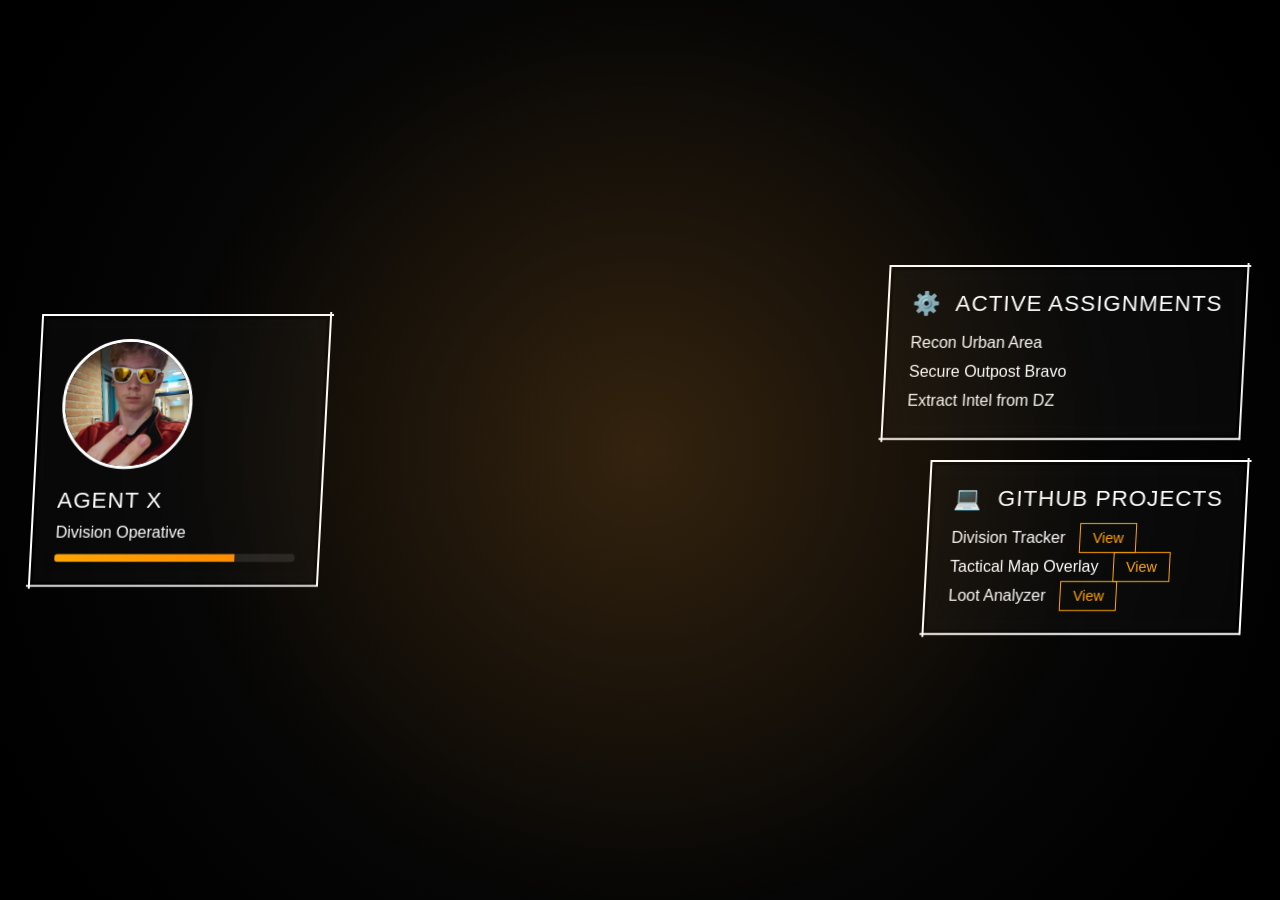
==== index.html @ 8d76b1cf "Help me" ====
<!DOCTYPE html>
<html lang="en">
<head>
    <meta charset="UTF-8">
    <meta name="viewport" content="width=device-width, initial-scale=1.0">
    <title>Division Themed Profile</title>
    <link rel="stylesheet" href="style.css">
</head>
<body>

    <!-- Left Profile Card -->
    <div class="item-frame profile-card">
        <div class="content">
            <img src="pfp.png" alt="Profile Picture" class="profile-pic">
            <h2>Agent X</h2>
            <p>Division Operative</p>
            <div class="status-bar">
                <div class="status-fill" style="width: 75%;"></div>
            </div>
        </div>
    </div>

    <!-- Right Cards Wrapper -->
    <div class="right-wrapper">

        <!-- Jobs Card -->
        <div class="item-frame jobs-card">
            <div class="content">
                <h3><span class="icon">⚙️</span> Active Assignments</h3>
                <ul>
                    <li>Recon Urban Area</li>
                    <li>Secure Outpost Bravo</li>
                    <li>Extract Intel from DZ</li>
                </ul>
            </div>
        </div>

        <!-- GitHub Projects Card -->
        <div class="item-frame projects-card">
            <div class="content">
                <h3><span class="icon">💻</span> GitHub Projects</h3>
                <ul>
                    <li>Division Tracker <a href="#" class="button">View</a></li>
                    <li>Tactical Map Overlay <a href="#" class="button">View</a></li>
                    <li>Loot Analyzer <a href="#" class="button">View</a></li>
                </ul>
            </div>
        </div>

    </div>

</body>
</html>
---- style.css ----
/* Reset and Base */
* {
	margin: 0;
	padding: 0;
	box-sizing: border-box;
}

body {
	background: radial-gradient(circle at center, #111 0%, #000 90%);
	color: white;
	font-family: 'Arial', sans-serif;
	height: 100vh;
	overflow: hidden;
	display: flex;
	align-items: center;
	justify-content: space-between;
	padding: 40px;
}

/* Floating frames */
.item-frame {
	position: relative;
	padding: 20px;
	transform: skew(-3deg);
	box-sizing: border-box;
	min-width: 280px;
	max-width: 400px;
	background: rgba(255, 255, 255, 0.02);
	backdrop-filter: blur(5px);
	border-radius: 0;
	opacity: 0;
	animation: fadeIn 1s forwards;
}

	.item-frame .content {
		position: relative;
		z-index: 1;
	}

	/* Corner lines */
	.item-frame::before,
	.item-frame::after {
		content: '';
		position: absolute;
		width: calc(100% + 10px);
		height: calc(100% + 10px);
		pointer-events: none;
	}

	.item-frame::before {
		border-top: 2px solid white;
		border-left: 2px solid white;
		top: -5px;
		left: -5px;
		clip-path: polygon(0 0, 20px 0, 20px 2px, 2px 2px, 2px 20px, 0 20px, 0 0, 100% 0, 100% 100%, 0 100%);
	}

	.item-frame::after {
		border-bottom: 2px solid white;
		border-right: 2px solid white;
		bottom: -5px;
		right: -5px;
		clip-path: polygon(100% 100%, 80% 100%, 80% 98%, 98% 98%, 98% 80%, 100% 80%, 100% 100%, 0 100%, 0 0, 100% 0);
	}

/* Profile */
.profile-pic {
	width: 130px;
	height: 130px;
	object-fit: cover;
	border-radius: 50%;
	margin-bottom: 15px;
	border: 3px solid white;
}

h2, h3 {
	margin-bottom: 10px;
	font-weight: 400;
	text-transform: uppercase;
	letter-spacing: 1px;
	font-size: 1.4em;
}

/* Icon next to title */
.icon {
	color: orange;
	margin-right: 8px;
}

/* Buttons */
.button {
	background: none;
	border: 1px solid orange;
	padding: 6px 12px;
	color: orange;
	text-decoration: none;
	margin-left: 10px;
	font-size: 0.9em;
	transition: background 0.3s, color 0.3s, transform 0.3s;
}

	.button:hover {
		background: orange;
		color: black;
		transform: translateY(-2px);
	}

/* Right side */
.right-wrapper {
	display: flex;
	flex-direction: column;
	gap: 30px;
	align-items: flex-end;
}

/* List */
ul {
	list-style: none;
	padding-left: 0;
	margin-top: 12px;
	line-height: 1.8em;
}

/* Status Bar */
.status-bar {
	width: 100%;
	height: 8px;
	background: rgba(255, 255, 255, 0.1);
	margin-top: 12px;
	border-radius: 3px;
	overflow: hidden;
}

.status-fill {
	height: 100%;
	background: linear-gradient(90deg, orange, darkorange);
}

/* Glowing hover effect */
.item-frame:hover {
	box-shadow: 0 0 15px rgba(255, 165, 0, 0.5);
	transition: box-shadow 0.3s;
}

/* Entrance Animation */
@keyframes fadeIn {
	from {
		opacity: 0;
		transform: skew(-3deg) translateY(20px);
	}

	to {
		opacity: 1;
		transform: skew(-3deg) translateY(0);
	}
}

/* Background effect */
body::after {
	content: '';
	position: absolute;
	top: 0;
	left: 0;
	width: 100%;
	height: 100%;
	background: radial-gradient(circle, rgba(255, 140, 0, 0.15) 0%, rgba(0, 0, 0, 0) 60%);
	pointer-events: none;
}
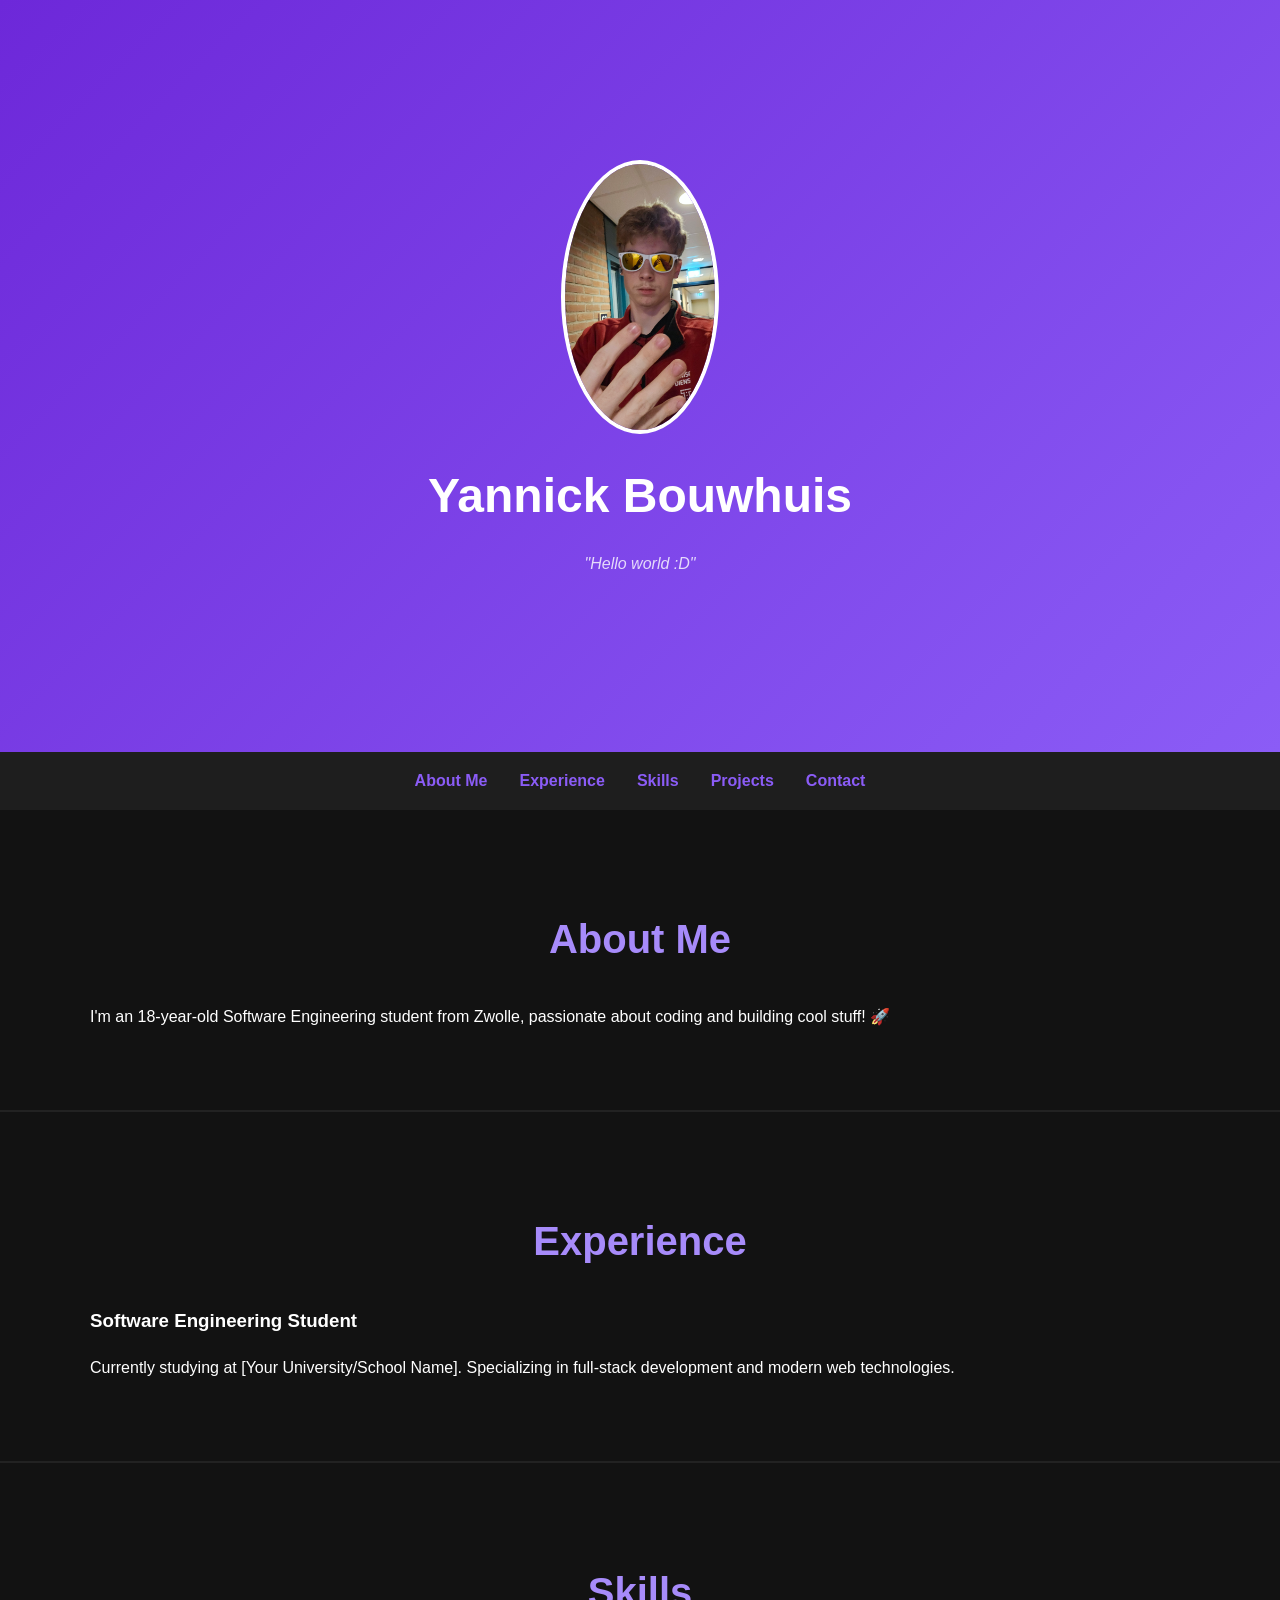
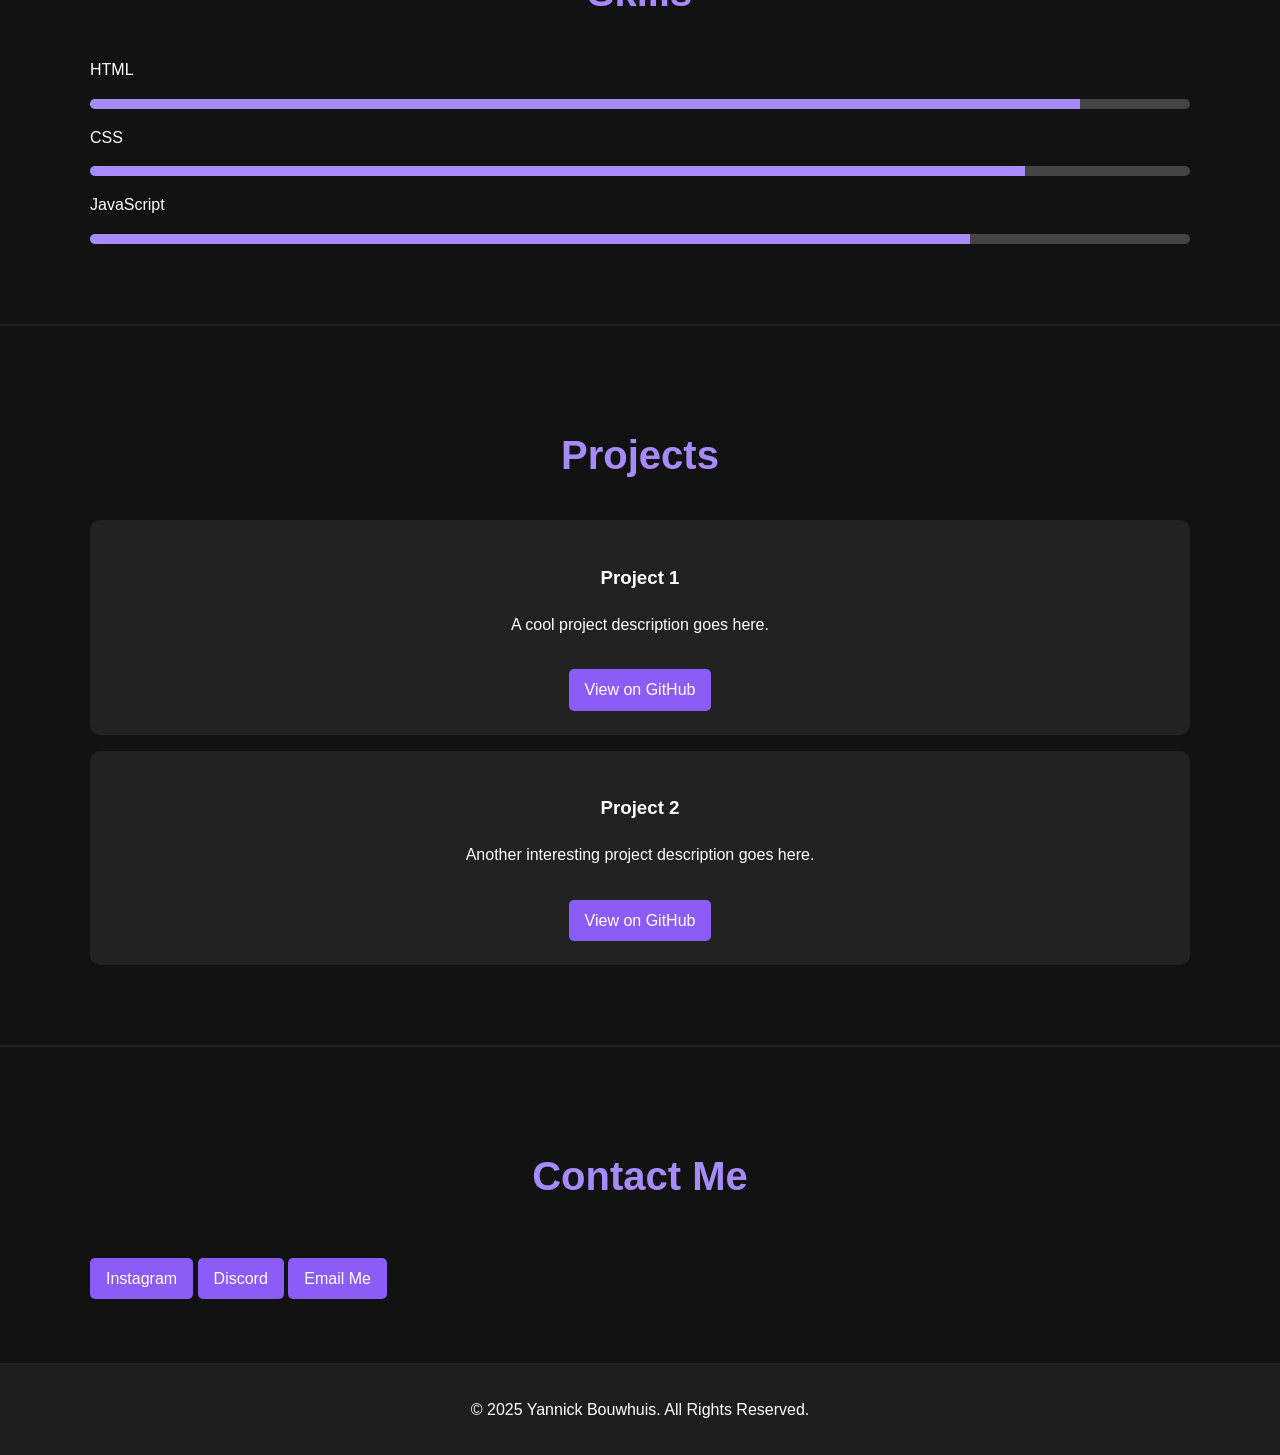
==== commit 5d955f5a: "Total makeover" ====
--- a/index.html
+++ b/index.html
@@ -3,51 +3,95 @@
 <head>
     <meta charset="UTF-8">
     <meta name="viewport" content="width=device-width, initial-scale=1.0">
-    <title>Division Themed Profile</title>
-    <link rel="stylesheet" href="style.css">
+    <title>Yannick Bouwhuis | Portfolio</title>
+    <link rel="stylesheet" href="styles.css">
 </head>
 <body>
+    <header class="hero">
+        <div class="container">
+            <img src="pfp.png" alt="Yannick Bouwhuis" class="profile-pic">
+            <h1>Yannick Bouwhuis</h1>
+            <p class="tagline">"Hello world :D"</p>
+        </div>
+    </header>
 
-    <!-- Left Profile Card -->
-    <div class="item-frame profile-card">
-        <div class="content">
-            <img src="pfp.png" alt="Profile Picture" class="profile-pic">
-            <h2>Agent X</h2>
-            <p>Division Operative</p>
-            <div class="status-bar">
-                <div class="status-fill" style="width: 75%;"></div>
+    <nav class="navbar">
+        <a href="#about">About Me</a>
+        <a href="#experience">Experience</a>
+        <a href="#skills">Skills</a>
+        <a href="#projects">Projects</a>
+        <a href="#contact">Contact</a>
+    </nav>
+
+    <section id="about">
+        <div class="container">
+            <h2>About Me</h2>
+            <p>I'm an 18-year-old Software Engineering student from Zwolle, passionate about coding and building cool stuff! 🚀</p>
+        </div>
+    </section>
+
+    <section id="experience">
+        <div class="container">
+            <h2>Experience</h2>
+            <div class="timeline">
+                <div class="timeline-item">
+                    <h3>Software Engineering Student</h3>
+                    <p>Currently studying at [Your University/School Name]. Specializing in full-stack development and modern web technologies.</p>
+                </div>
             </div>
         </div>
-    </div>
+    </section>
 
-    <!-- Right Cards Wrapper -->
-    <div class="right-wrapper">
-
-        <!-- Jobs Card -->
-        <div class="item-frame jobs-card">
-            <div class="content">
-                <h3><span class="icon">⚙️</span> Active Assignments</h3>
-                <ul>
-                    <li>Recon Urban Area</li>
-                    <li>Secure Outpost Bravo</li>
-                    <li>Extract Intel from DZ</li>
-                </ul>
+    <section id="skills">
+        <div class="container">
+            <h2>Skills</h2>
+            <div class="skill">
+                <p>HTML</p>
+                <div class="progress-bar"><div style="width: 90%"></div></div>
+            </div>
+            <div class="skill">
+                <p>CSS</p>
+                <div class="progress-bar"><div style="width: 85%"></div></div>
+            </div>
+            <div class="skill">
+                <p>JavaScript</p>
+                <div class="progress-bar"><div style="width: 80%"></div></div>
             </div>
         </div>
+    </section>
 
-        <!-- GitHub Projects Card -->
-        <div class="item-frame projects-card">
-            <div class="content">
-                <h3><span class="icon">💻</span> GitHub Projects</h3>
-                <ul>
-                    <li>Division Tracker <a href="#" class="button">View</a></li>
-                    <li>Tactical Map Overlay <a href="#" class="button">View</a></li>
-                    <li>Loot Analyzer <a href="#" class="button">View</a></li>
-                </ul>
+    <section id="projects">
+        <div class="container">
+            <h2>Projects</h2>
+            <div class="project-card">
+                <h3>Project 1</h3>
+                <p>A cool project description goes here.</p>
+                <a href="#" class="btn">View on GitHub</a>
+            </div>
+
+            <div class="project-card">
+                <h3>Project 2</h3>
+                <p>Another interesting project description goes here.</p>
+                <a href="#" class="btn">View on GitHub</a>
             </div>
         </div>
+    </section>
 
-    </div>
+    <section id="contact">
+        <div class="container">
+            <h2>Contact Me</h2>
+            <div class="socials">
+                <a href="#" class="btn insta">Instagram</a>
+                <a href="#" class="btn discord">Discord</a>
+                <a href="mailto:yourmail@example.com" class="btn mail">Email Me</a>
+            </div>
+        </div>
+    </section>
 
+    <footer>
+        <p>© 2025 Yannick Bouwhuis. All Rights Reserved.</p>
+    </footer>
+
+    <script src="script.js"></script>
 </body>
 </html>
--- a/styles.css
+++ b/styles.css
@@ -0,0 +1,111 @@
+body {
+	margin: 0;
+	font-family: 'Arial', sans-serif;
+	background-color: #121212;
+	color: #fff;
+	line-height: 1.6;
+}
+
+.container {
+	width: 90%;
+	max-width: 1100px;
+	margin: 0 auto;
+	padding: 4rem 0;
+}
+
+.hero {
+	text-align: center;
+	padding: 6rem 0;
+	background: linear-gradient(135deg, #6D28D9, #8B5CF6);
+}
+
+.profile-pic {
+	width: 150px;
+	border-radius: 50%;
+	border: 4px solid #fff;
+	margin-bottom: 1rem;
+}
+
+h1 {
+	font-size: 3rem;
+	margin: 0;
+}
+
+.tagline {
+	font-style: italic;
+	opacity: 0.8;
+}
+
+.navbar {
+	display: flex;
+	justify-content: center;
+	background: #1E1E1E;
+	padding: 1rem 0;
+	gap: 2rem;
+}
+
+	.navbar a {
+		color: #8B5CF6;
+		text-decoration: none;
+		font-weight: bold;
+		transition: color 0.3s ease;
+	}
+
+		.navbar a:hover {
+			color: #A78BFA;
+		}
+
+section {
+	border-bottom: 2px solid #222;
+}
+
+h2 {
+	text-align: center;
+	font-size: 2.5rem;
+	color: #A78BFA;
+}
+
+.skill {
+	margin: 1rem 0;
+}
+
+.progress-bar {
+	height: 10px;
+	background: #444;
+	border-radius: 5px;
+	overflow: hidden;
+}
+
+	.progress-bar div {
+		height: 100%;
+		background: #A78BFA;
+	}
+
+.project-card {
+	background: #222;
+	padding: 1.5rem;
+	border-radius: 10px;
+	margin-bottom: 1rem;
+	text-align: center;
+}
+
+.btn {
+	display: inline-block;
+	background: #8B5CF6;
+	color: #fff;
+	padding: 0.5rem 1rem;
+	border-radius: 5px;
+	text-decoration: none;
+	margin-top: 1rem;
+	transition: background 0.3s;
+}
+
+	.btn:hover {
+		background: #A78BFA;
+	}
+
+footer {
+	text-align: center;
+	background: #1E1E1E;
+	padding: 1rem 0;
+}
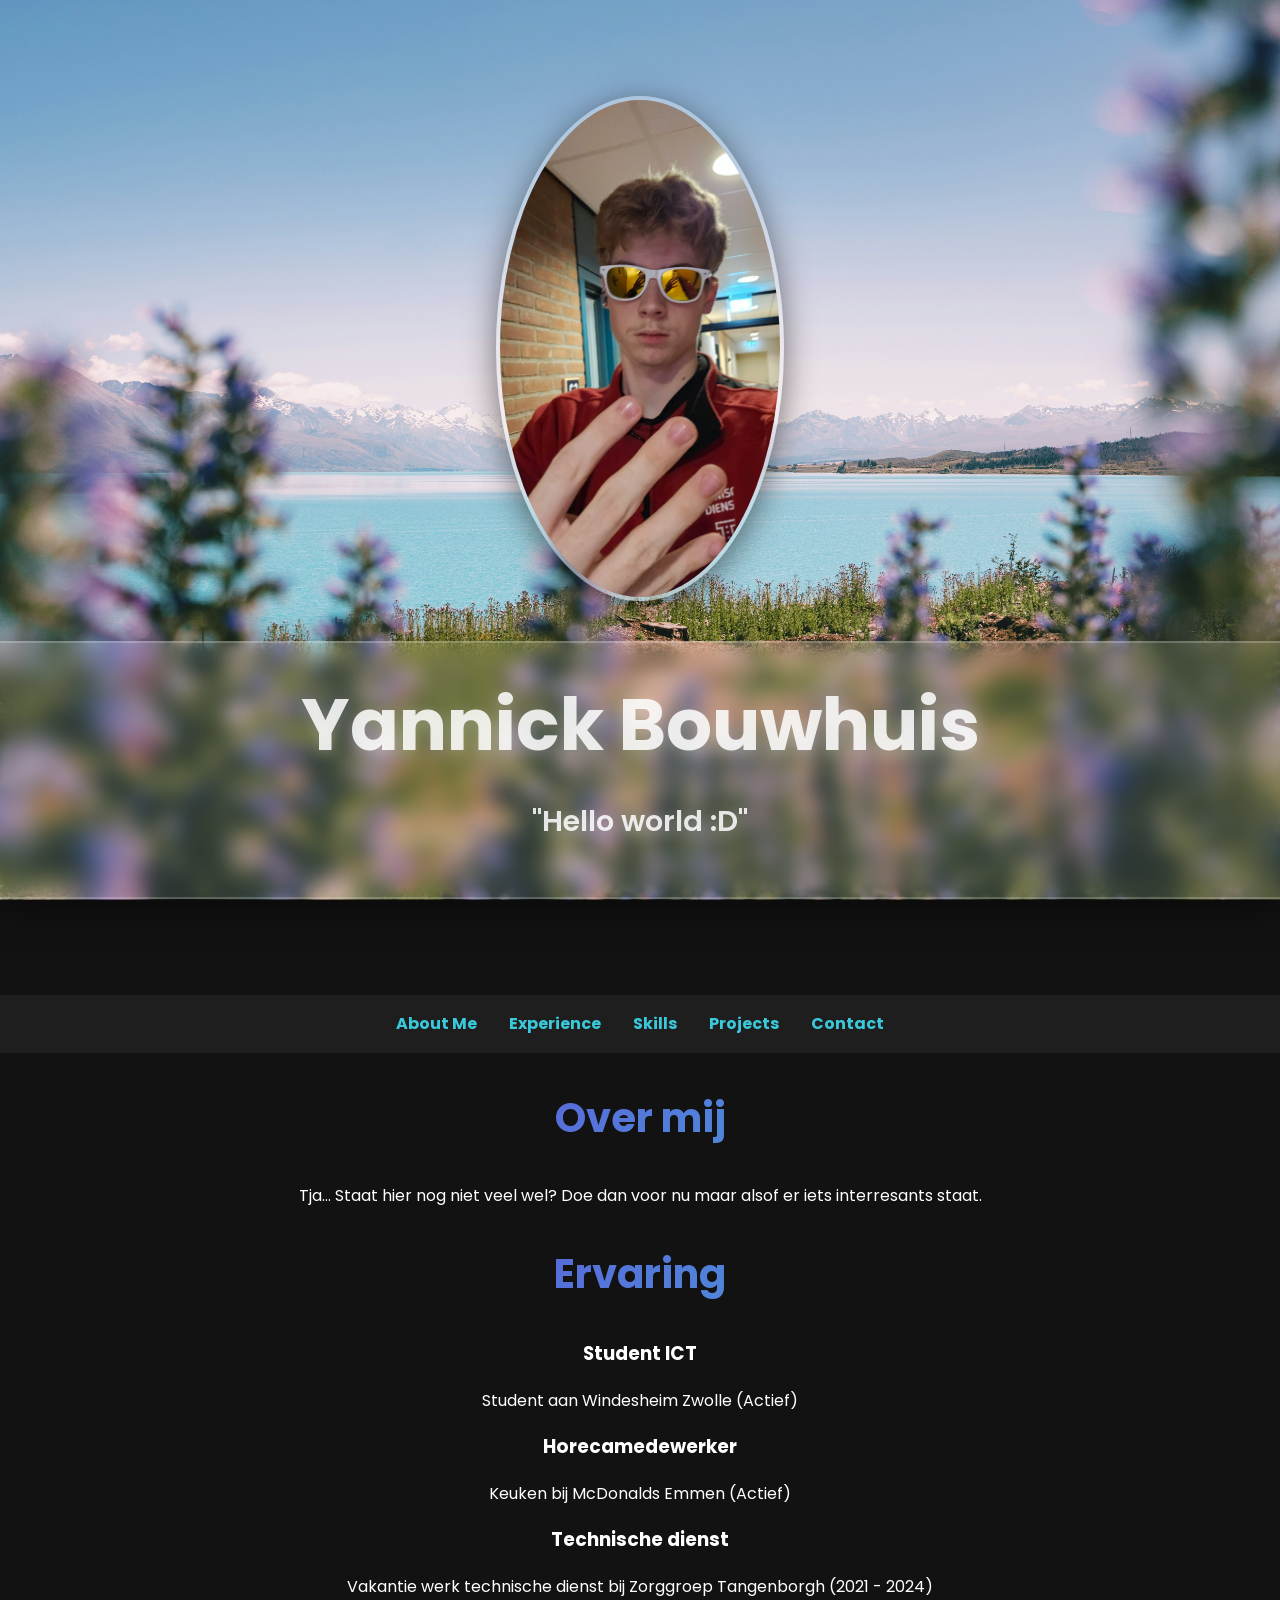
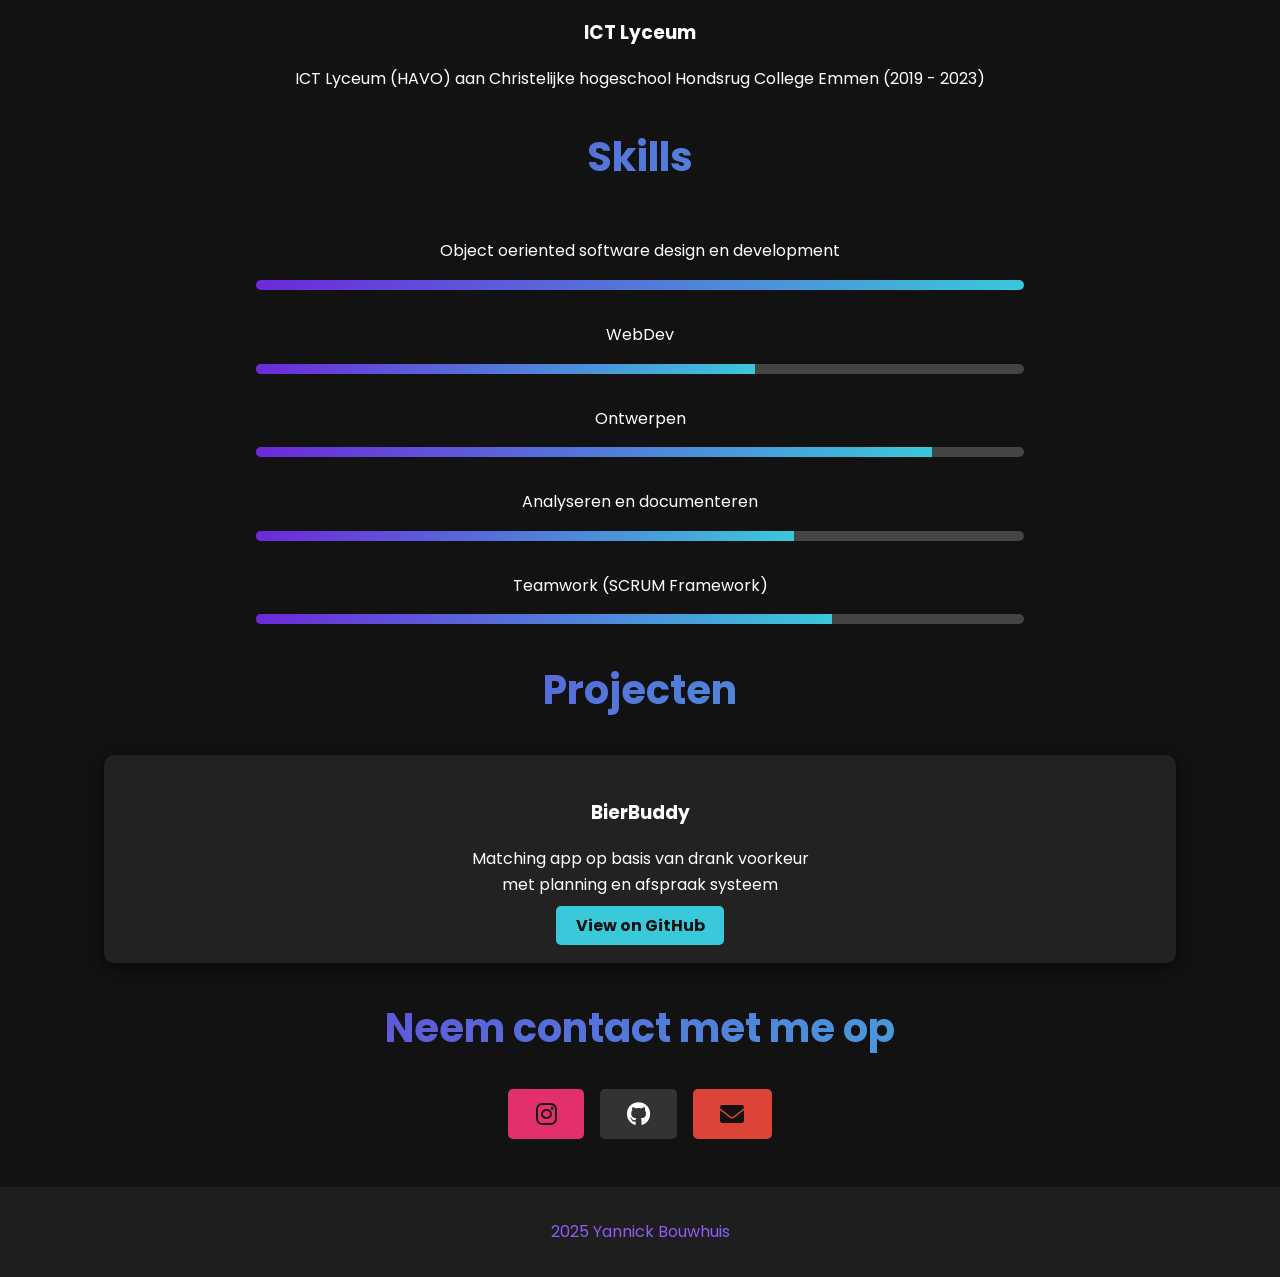
==== commit 4bc42539: "V1" ====
--- a/index.html
+++ b/index.html
@@ -1,19 +1,30 @@
 <!DOCTYPE html>
-<html lang="en">
+<html lang="nl">
 <head>
     <meta charset="UTF-8">
     <meta name="viewport" content="width=device-width, initial-scale=1.0">
-    <title>Yannick Bouwhuis | Portfolio</title>
+    <title>Y Bouwhuis | Portfolio</title>
     <link rel="stylesheet" href="styles.css">
+    <link rel="stylesheet" href="https://cdnjs.cloudflare.com/ajax/libs/font-awesome/6.0.0/css/all.min.css">
+    <link rel="stylesheet" href="https://fonts.googleapis.com/css2?family=Poppins:wght@300;400;600&display=swap">
+    <link rel="icon" href="favicon.png" type="image/png">
 </head>
 <body>
+    <div id="loading-screen">
+        <div class="loader"></div>
+        <p>Loading...</p>
+    </div>
+
     <header class="hero">
         <div class="container">
             <img src="pfp.png" alt="Yannick Bouwhuis" class="profile-pic">
-            <h1>Yannick Bouwhuis</h1>
-            <p class="tagline">"Hello world :D"</p>
+            <div class="hero-title">
+                <h1>Yannick Bouwhuis</h1>
+                <p class="tagline" lang="en">"Hello world :D"</p>
+            </div>
         </div>
     </header>
+
 
     <nav class="navbar">
         <a href="#about">About Me</a>
@@ -25,19 +36,36 @@
 
     <section id="about">
         <div class="container">
-            <h2>About Me</h2>
-            <p>I'm an 18-year-old Software Engineering student from Zwolle, passionate about coding and building cool stuff! 🚀</p>
+            <h2>Over mij</h2>
+            <p>Tja... Staat hier nog niet veel wel? Doe dan voor nu maar alsof er iets interresants staat.</p>
         </div>
     </section>
 
     <section id="experience">
         <div class="container">
-            <h2>Experience</h2>
+            <h2>Ervaring</h2>
             <div class="timeline">
+
                 <div class="timeline-item">
-                    <h3>Software Engineering Student</h3>
-                    <p>Currently studying at [Your University/School Name]. Specializing in full-stack development and modern web technologies.</p>
+                    <h3>Student ICT</h3>
+                    <p>Student aan Windesheim Zwolle (Actief)</p>
                 </div>
+
+                <div class="timeline-item">
+                    <h3>Horecamedewerker</h3>
+                    <p>Keuken bij McDonalds Emmen (Actief)</p>
+                </div>
+
+                <div class="timeline-item">
+                    <h3>Technische dienst</h3>
+                    <p>Vakantie werk technische dienst bij Zorggroep Tangenborgh (2021 - 2024)</p>
+                </div>
+
+                <div class="timeline-item">
+                    <h3>ICT Lyceum</h3>
+                    <p>ICT Lyceum (HAVO) aan Christelijke hogeschool Hondsrug College Emmen (2019 - 2023)</p>
+                </div>
+
             </div>
         </div>
     </section>
@@ -45,51 +73,62 @@
     <section id="skills">
         <div class="container">
             <h2>Skills</h2>
+
             <div class="skill">
-                <p>HTML</p>
-                <div class="progress-bar"><div style="width: 90%"></div></div>
+                <p>Object oeriented software design en development</p>
+                <div class="progress-bar"><div style="width: 100%"></div></div>
             </div>
+
             <div class="skill">
-                <p>CSS</p>
-                <div class="progress-bar"><div style="width: 85%"></div></div>
+                <p>WebDev</p>
+                <div class="progress-bar"><div style="width: 65%"></div></div>
             </div>
+
             <div class="skill">
-                <p>JavaScript</p>
-                <div class="progress-bar"><div style="width: 80%"></div></div>
+                <p>Ontwerpen</p>
+                <div class="progress-bar"><div style="width: 88%"></div></div>
             </div>
-        </div>
-    </section>
+
+            <div class="skill">
+                <p>Analyseren en documenteren</p>
+                <div class="progress-bar"><div style="width: 70%"></div></div>
+            </div>
+
+            <div class="skill">
+                <p>Teamwork (SCRUM Framework)</p>
+                <div class="progress-bar"><div style="width: 75%"></div></div>
+            </div>
+
+</section>
 
     <section id="projects">
         <div class="container">
-            <h2>Projects</h2>
-            <div class="project-card">
-                <h3>Project 1</h3>
-                <p>A cool project description goes here.</p>
-                <a href="#" class="btn">View on GitHub</a>
-            </div>
+            <h2>Projecten</h2>
 
-            <div class="project-card">
-                <h3>Project 2</h3>
-                <p>Another interesting project description goes here.</p>
-                <a href="#" class="btn">View on GitHub</a>
-            </div>
+                <div class="project-card">
+                    <h3>BierBuddy</h3>
+                    <p>Matching app op basis van drank voorkeur <br/>met planning en afspraak systeem</p>
+                    <a href="https://github.com/HiddeXA/BierBuddy" class="btn">View on GitHub</a>
+                </div>
+
         </div>
     </section>
 
     <section id="contact">
         <div class="container">
-            <h2>Contact Me</h2>
+            <h2>Neem contact met me op</h2>
             <div class="socials">
-                <a href="#" class="btn insta">Instagram</a>
-                <a href="#" class="btn discord">Discord</a>
-                <a href="mailto:yourmail@example.com" class="btn mail">Email Me</a>
+                <a href="https://www.instagram.com/yanbouw?igsh=MWZ3dW9lN28wZmp0dA==" class="btn insta"><i class="fab fa-instagram"></i></a>
+                <a href="https://github.com/Yannick-student" class="btn github" target="_blank">
+                    <i class="fab fa-github"></i>
+                </a>
+                <a href="mailto:bouwhuisyannick@gmail.com" class="btn mail"><i class="fas fa-envelope"></i></a>
             </div>
         </div>
     </section>
 
     <footer>
-        <p>© 2025 Yannick Bouwhuis. All Rights Reserved.</p>
+        <p>2025 Yannick Bouwhuis</p>
     </footer>
 
     <script src="script.js"></script>
--- a/styles.css
+++ b/styles.css
@@ -1,41 +1,122 @@
+/* Gradient Definition */
+:root {
+	--primary-gradient: linear-gradient(135deg, #6D28D9, #3AC9DB); /* Purple to Turquoise */
+}
+
+
 body {
 	margin: 0;
-	font-family: 'Arial', sans-serif;
+	/*	font-family: 'Arial', sans-serif;*/
+	font-family: 'Poppins', sans-serif;
 	background-color: #121212;
 	color: #fff;
 	line-height: 1.6;
 }
 
-.container {
-	width: 90%;
-	max-width: 1100px;
-	margin: 0 auto;
-	padding: 4rem 0;
-}
-
+/* Loading Screen */
+#loading-screen {
+	position: fixed;
+	width: 100%;
+	height: 100vh;
+	background-color: #121212;
+	color: #fff;
+	display: flex;
+	flex-direction: column;
+	align-items: center;
+	justify-content: center;
+	z-index: 9999; /* Ensures it�s always on top */
+	opacity: 1;
+	visibility: visible;
+	transition: opacity 0.5s ease, visibility 0.5s;
+}
+
+.loader {
+	border: 6px solid rgba(255, 255, 255, 0.2);
+	border-top: 6px solid #3AC9DB;
+	border-radius: 50%;
+	width: 60px;
+	height: 60px;
+	animation: spin 1s linear infinite;
+	margin-bottom: 1rem;
+}
+
+@keyframes spin {
+	from {
+		transform: rotate(0deg);
+	}
+
+	to {
+		transform: rotate(360deg);
+	}
+}
+
+#loading-screen.hidden {
+	opacity: 0;
+	visibility: hidden;
+}
+
+
+/* Parallax Hero Section */
 .hero {
 	text-align: center;
 	padding: 6rem 0;
-	background: linear-gradient(135deg, #6D28D9, #8B5CF6);
+	background: var(--primary-gradient);
+	background-image: url('bg.jpg');
+	background-size: cover;
+	background-attachment: fixed; /* Parallax Effect */
+	background-position: center;
+	background-blend-mode: overlay;
 }
 
 .profile-pic {
-	width: 150px;
+	width: 280px;
 	border-radius: 50%;
-	border: 4px solid #fff;
-	margin-bottom: 1rem;
-}
-
-h1 {
-	font-size: 3rem;
-	margin: 0;
-}
-
-.tagline {
-	font-style: italic;
-	opacity: 0.8;
-}
-
+	border: 4px solid rgba(255, 255, 255, 0.3); /* Frosted glass border */
+	box-shadow: 0 8px 32px rgba(0, 0, 0, 0.5); /* Depth for that glass look */
+	backdrop-filter: blur(15px);
+	-webkit-backdrop-filter: blur(15px); /* Safari support */
+	transition: transform 0.3s ease; /* Subtle hover effect */
+}
+
+
+.hero-title {
+	width: 100%; /* Full-width layout */
+	max-width: 100vw; /* Prevents overflow issues */
+	padding: 1.5rem 0; /* Vertical padding only */
+	border-radius: 0; /* Remove rounded corners for a sleek look */
+	/* Glassmorphism Effect */
+	background: rgba(255, 255, 255, 0.1);
+	backdrop-filter: blur(10px);
+	-webkit-backdrop-filter: blur(10px);
+	border-top: 2px solid rgba(255, 255, 255, 0.2);
+	border-bottom: 2px solid rgba(255, 255, 255, 0.2);
+	box-shadow: 0 8px 32px rgba(0, 0, 0, 0.5);
+	/* Text Styling */
+	color: rgba(255, 255, 255, 0.85);
+	text-shadow: 0 4px 15px rgba(255, 255, 255, 0.3);
+	text-align: center; /* Ensures content stays centered */
+	margin-top: 2rem; /* Adds space below the profile picture */
+}
+
+	/* Main Name */
+	.hero-title h1 {
+		font-size: 4.5rem;
+		font-weight: 700;
+		margin: 0;
+	}
+
+	/* Tagline */
+	.hero-title .tagline {
+		font-size: 1.8rem;
+		font-weight: 600;
+		margin-top: 0.5rem;
+		padding-top: 0.5rem;
+	}
+
+
+
+
+/* Navigation Bar */
 .navbar {
 	display: flex;
 	justify-content: center;
@@ -45,26 +126,25 @@
 }
 
 	.navbar a {
-		color: #8B5CF6;
+		color: #3AC9DB;
 		text-decoration: none;
 		font-weight: bold;
 		transition: color 0.3s ease;
 	}
 
 		.navbar a:hover {
-			color: #A78BFA;
+			color: #8B5CF6;
 		}
 
-section {
-	border-bottom: 2px solid #222;
-}
-
 h2 {
 	text-align: center;
 	font-size: 2.5rem;
-	color: #A78BFA;
-}
-
+	background: var(--primary-gradient);
+	-webkit-background-clip: text;
+	-webkit-text-fill-color: transparent;
+}
+
+/* Skills with Gradient Progress Bars */
 .skill {
 	margin: 1rem 0;
 }
@@ -78,34 +158,105 @@
 
 	.progress-bar div {
 		height: 100%;
-		background: #A78BFA;
-	}
-
+		background: var(--primary-gradient);
+	}
+
+/* Project Cards */
 .project-card {
 	background: #222;
 	padding: 1.5rem;
 	border-radius: 10px;
 	margin-bottom: 1rem;
 	text-align: center;
-}
-
+	box-shadow: 0 4px 15px rgba(0, 0, 0, 0.6);
+}
+
+/* Buttons - Clean, Solid Color */
 .btn {
-	display: inline-block;
-	background: #8B5CF6;
-	color: #fff;
-	padding: 0.5rem 1rem;
+	background-color: #3AC9DB; /* Solid turquoise */
+	color: #121212;
+	font-weight: bold;
+	padding: 0.5rem 1.2rem;
 	border-radius: 5px;
 	text-decoration: none;
 	margin-top: 1rem;
-	transition: background 0.3s;
+	transition: transform 0.2s, background 0.3s;
 }
 
 	.btn:hover {
-		background: #A78BFA;
-	}
-
+		background-color: #8B5CF6; /* Hover effect with purple */
+		transform: scale(1.05);
+	}
+
+	/* Center Align Text */
+	#about, #experience, #skills, #projects, #contact {
+		text-align: center;
+	}
+
+
+
+	/* Center Progress Bars */
+	.skill {
+		display: flex;
+		flex-direction: column;
+		align-items: center;
+	}
+
+	.progress-bar {
+		width: 60%; /* Reduced width for a cleaner look */
+	}
+
+	/* Center Project Cards */
+	.project-card {  
+	margin-left: auto;  
+	margin-right: auto;  
+	width: 80%; /* Adjust the width as needed */  
+	}
+
+	/* Center Social Buttons */
+	.socials {
+		display: flex;
+		justify-content: center;
+		gap: 1rem;
+	}
+
+#contact .socials {
+	margin-top: -20px; /* Nudges socials up */
+	margin-bottom: 3rem; /* Adds breathing room above the footer */
+}
+
+
+/* Footer */
 footer {
 	text-align: center;
 	background: #1E1E1E;
 	padding: 1rem 0;
-}
+	color: #8B5CF6;
+}
+
+/* Social Media Icons */
+.btn i {
+    font-size: 1.5rem;
+    padding: 0.3rem 0.5rem;
+}
+
+.insta {
+	background-color: #E1306C;
+}
+/* Instagram Pink */
+.github {
+	background-color: #333; /* GitHub's signature dark theme */
+	color: #fff; /* White GitHub icon */
+}
+
+/* Discord Purple */
+.mail {
+	background-color: #DB4437;
+}
+/* Gmail Red */
+
+.btn:hover {
+	opacity: 0.8;
+	transform: scale(1.1); /* Slight scale-up effect on hover */
+}
+
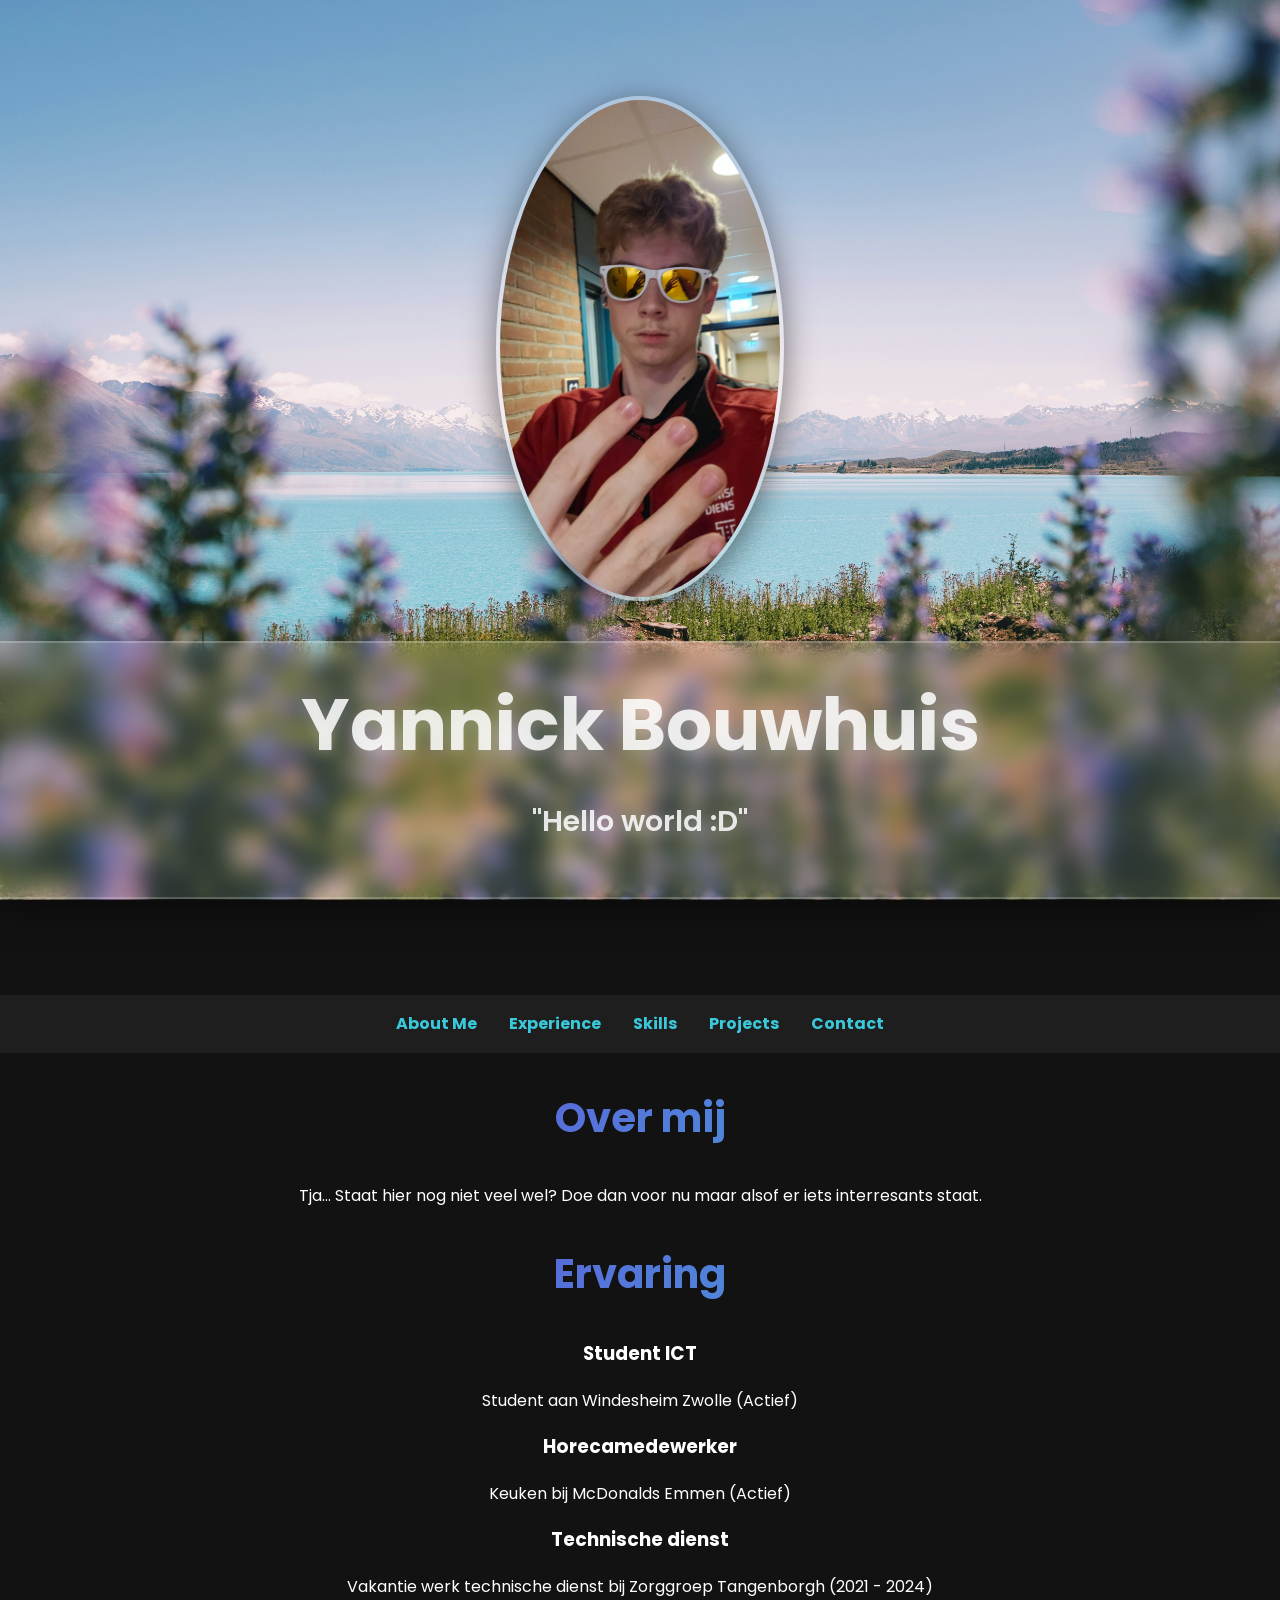
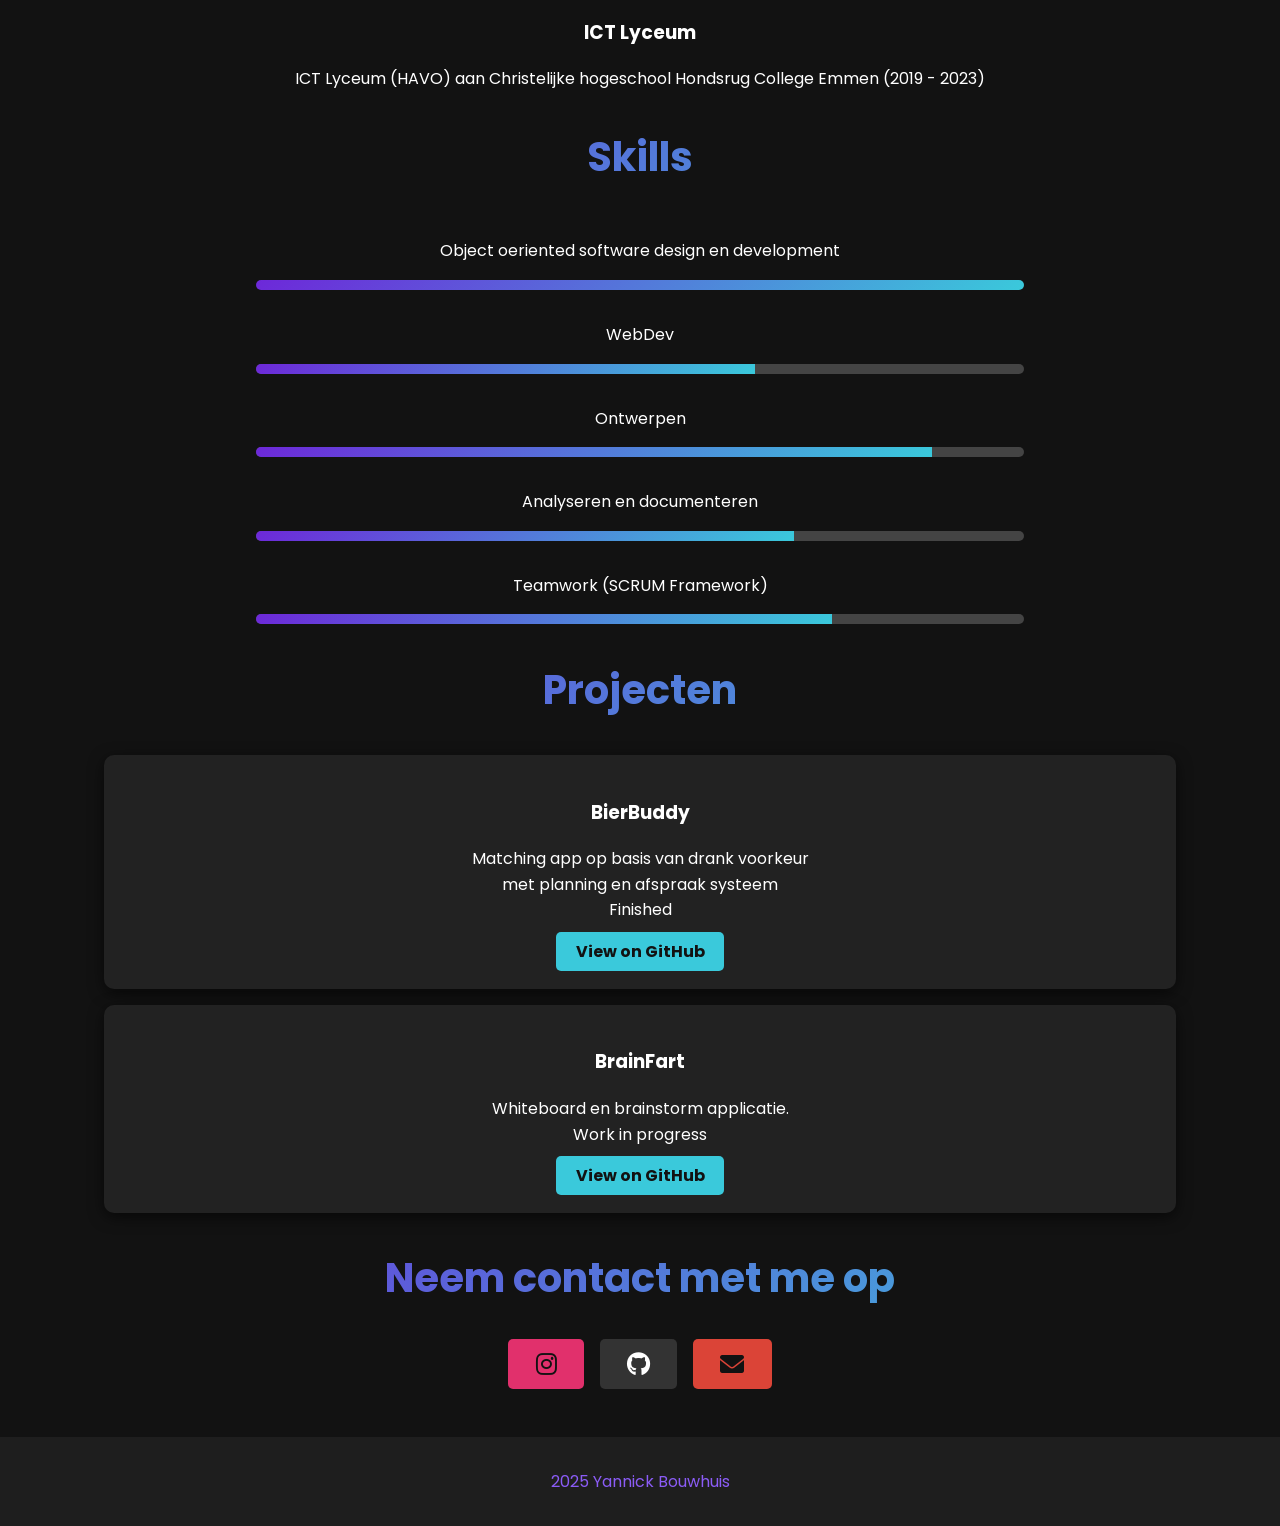
==== commit cfbd9cae: "Nieuw project" ====
--- a/index.html
+++ b/index.html
@@ -105,11 +105,17 @@
         <div class="container">
             <h2>Projecten</h2>
 
-                <div class="project-card">
-                    <h3>BierBuddy</h3>
-                    <p>Matching app op basis van drank voorkeur <br/>met planning en afspraak systeem</p>
-                    <a href="https://github.com/HiddeXA/BierBuddy" class="btn">View on GitHub</a>
-                </div>
+            <div class="project-card">
+                <h3>BierBuddy</h3>
+                <p>Matching app op basis van drank voorkeur <br />met planning en afspraak systeem<br />Finished</p>
+                <a href="https://github.com/HiddeXA/BierBuddy" class="btn">View on GitHub</a>
+            </div>
+
+            <div class="project-card">
+                <h3>BrainFart</h3>
+                <p>Whiteboard en brainstorm applicatie. <br/>Work in progress</p>
+                <a href="https://github.com/Yannick-student/BrainFart" class="btn">View on GitHub</a>
+            </div>
 
         </div>
     </section>
--- a/styles.css
+++ b/styles.css
@@ -1,19 +1,18 @@
 /* Gradient Definition */
 :root {
-	--primary-gradient: linear-gradient(135deg, #6D28D9, #3AC9DB); /* Purple to Turquoise */
+	--primary-gradient: linear-gradient(135deg, #6D28D9, #3AC9DB);
 }
 
 
 body {
 	margin: 0;
-	/*	font-family: 'Arial', sans-serif;*/
 	font-family: 'Poppins', sans-serif;
 	background-color: #121212;
 	color: #fff;
 	line-height: 1.6;
 }
 
-/* Loading Screen */
+
 #loading-screen {
 	position: fixed;
 	width: 100%;
@@ -24,7 +23,7 @@
 	flex-direction: column;
 	align-items: center;
 	justify-content: center;
-	z-index: 9999; /* Ensures it�s always on top */
+	z-index: 9999; 
 	opacity: 1;
 	visibility: visible;
 	transition: opacity 0.5s ease, visibility 0.5s;
@@ -56,14 +55,14 @@
 }
 
 
-/* Parallax Hero Section */
+
 .hero {
 	text-align: center;
 	padding: 6rem 0;
 	background: var(--primary-gradient);
 	background-image: url('bg.jpg');
 	background-size: cover;
-	background-attachment: fixed; /* Parallax Effect */
+	background-attachment: fixed; 
 	background-position: center;
 	background-blend-mode: overlay;
 }
@@ -71,41 +70,39 @@
 .profile-pic {
 	width: 280px;
 	border-radius: 50%;
-	border: 4px solid rgba(255, 255, 255, 0.3); /* Frosted glass border */
-	box-shadow: 0 8px 32px rgba(0, 0, 0, 0.5); /* Depth for that glass look */
+	border: 4px solid rgba(255, 255, 255, 0.3); 
+	box-shadow: 0 8px 32px rgba(0, 0, 0, 0.5); 
 	backdrop-filter: blur(15px);
-	-webkit-backdrop-filter: blur(15px); /* Safari support */
-	transition: transform 0.3s ease; /* Subtle hover effect */
+	-webkit-backdrop-filter: blur(15px); 
+	transition: transform 0.3s ease; 
 }
 
 
 .hero-title {
-	width: 100%; /* Full-width layout */
-	max-width: 100vw; /* Prevents overflow issues */
-	padding: 1.5rem 0; /* Vertical padding only */
-	border-radius: 0; /* Remove rounded corners for a sleek look */
-	/* Glassmorphism Effect */
+	width: 100%;
+	max-width: 100vw; 
+	padding: 1.5rem 0; 
+	border-radius: 0; 
 	background: rgba(255, 255, 255, 0.1);
 	backdrop-filter: blur(10px);
 	-webkit-backdrop-filter: blur(10px);
 	border-top: 2px solid rgba(255, 255, 255, 0.2);
 	border-bottom: 2px solid rgba(255, 255, 255, 0.2);
 	box-shadow: 0 8px 32px rgba(0, 0, 0, 0.5);
-	/* Text Styling */
 	color: rgba(255, 255, 255, 0.85);
 	text-shadow: 0 4px 15px rgba(255, 255, 255, 0.3);
-	text-align: center; /* Ensures content stays centered */
-	margin-top: 2rem; /* Adds space below the profile picture */
-}
-
-	/* Main Name */
+	text-align: center; 
+	margin-top: 2rem; 
+}
+
+
 	.hero-title h1 {
 		font-size: 4.5rem;
 		font-weight: 700;
 		margin: 0;
 	}
 
-	/* Tagline */
+
 	.hero-title .tagline {
 		font-size: 1.8rem;
 		font-weight: 600;
@@ -116,7 +113,7 @@
 
 
 
-/* Navigation Bar */
+
 .navbar {
 	display: flex;
 	justify-content: center;
@@ -144,7 +141,7 @@
 	-webkit-text-fill-color: transparent;
 }
 
-/* Skills with Gradient Progress Bars */
+
 .skill {
 	margin: 1rem 0;
 }
@@ -161,7 +158,7 @@
 		background: var(--primary-gradient);
 	}
 
-/* Project Cards */
+
 .project-card {
 	background: #222;
 	padding: 1.5rem;
@@ -171,9 +168,9 @@
 	box-shadow: 0 4px 15px rgba(0, 0, 0, 0.6);
 }
 
-/* Buttons - Clean, Solid Color */
+
 .btn {
-	background-color: #3AC9DB; /* Solid turquoise */
+	background-color: #3AC9DB; 
 	color: #121212;
 	font-weight: bold;
 	padding: 0.5rem 1.2rem;
@@ -184,18 +181,16 @@
 }
 
 	.btn:hover {
-		background-color: #8B5CF6; /* Hover effect with purple */
+		background-color: #8B5CF6; 
 		transform: scale(1.05);
 	}
 
-	/* Center Align Text */
+	
 	#about, #experience, #skills, #projects, #contact {
 		text-align: center;
 	}
 
 
-
-	/* Center Progress Bars */
 	.skill {
 		display: flex;
 		flex-direction: column;
@@ -203,17 +198,17 @@
 	}
 
 	.progress-bar {
-		width: 60%; /* Reduced width for a cleaner look */
-	}
-
-	/* Center Project Cards */
+		width: 60%; 
+	}
+
+	
 	.project-card {  
 	margin-left: auto;  
 	margin-right: auto;  
-	width: 80%; /* Adjust the width as needed */  
-	}
-
-	/* Center Social Buttons */
+	width: 80%; 
+	}
+
+
 	.socials {
 		display: flex;
 		justify-content: center;
@@ -221,12 +216,12 @@
 	}
 
 #contact .socials {
-	margin-top: -20px; /* Nudges socials up */
-	margin-bottom: 3rem; /* Adds breathing room above the footer */
-}
-
-
-/* Footer */
+	margin-top: -20px; 
+	margin-bottom: 3rem; 
+}
+
+
+
 footer {
 	text-align: center;
 	background: #1E1E1E;
@@ -234,7 +229,7 @@
 	color: #8B5CF6;
 }
 
-/* Social Media Icons */
+
 .btn i {
     font-size: 1.5rem;
     padding: 0.3rem 0.5rem;
@@ -243,20 +238,89 @@
 .insta {
 	background-color: #E1306C;
 }
-/* Instagram Pink */
+
 .github {
-	background-color: #333; /* GitHub's signature dark theme */
-	color: #fff; /* White GitHub icon */
-}
-
-/* Discord Purple */
+	background-color: #333; 
+	color: #fff; 
+}
+
+
 .mail {
 	background-color: #DB4437;
 }
-/* Gmail Red */
+
 
 .btn:hover {
 	opacity: 0.8;
-	transform: scale(1.1); /* Slight scale-up effect on hover */
-}
-
+	transform: scale(1.1); 
+}
+
+/* Responsive Design for Mobile Devices */
+@media (max-width: 768px) {
+
+	.hero {
+		padding: 4rem 1rem; 
+	}
+
+	.profile-pic {
+		width: 180px; 
+	}
+
+	.hero-title h1 {
+		font-size: 3rem; 
+	}
+
+	.hero-title .tagline {
+		font-size: 1.2rem; 
+	}
+
+	.navbar {
+		flex-direction: column; 
+		gap: 1rem; 
+	}
+
+		.navbar a {
+			margin-left: 10px;
+		}
+
+
+	.progress-bar {
+		width: 90%; 
+	}
+
+
+	.project-card {
+		width: 95%;
+	}
+
+
+	.socials {
+		flex-direction: row; 
+		gap: 0.5rem; 
+	}
+
+
+	footer {
+		padding: 0.5rem 0; 
+		font-size: 0.9rem; 
+	}
+
+	html, body {
+		overflow-x: hidden; 
+		width: 100%; 
+		box-sizing: border-box; 
+	}
+
+
+	.hero,
+	.hero-title,
+	.project-card,
+	.progress-bar {
+		max-width: 100%; 
+	}
+
+	body {
+		margin: 0;
+		padding: 0;
+	}
+}
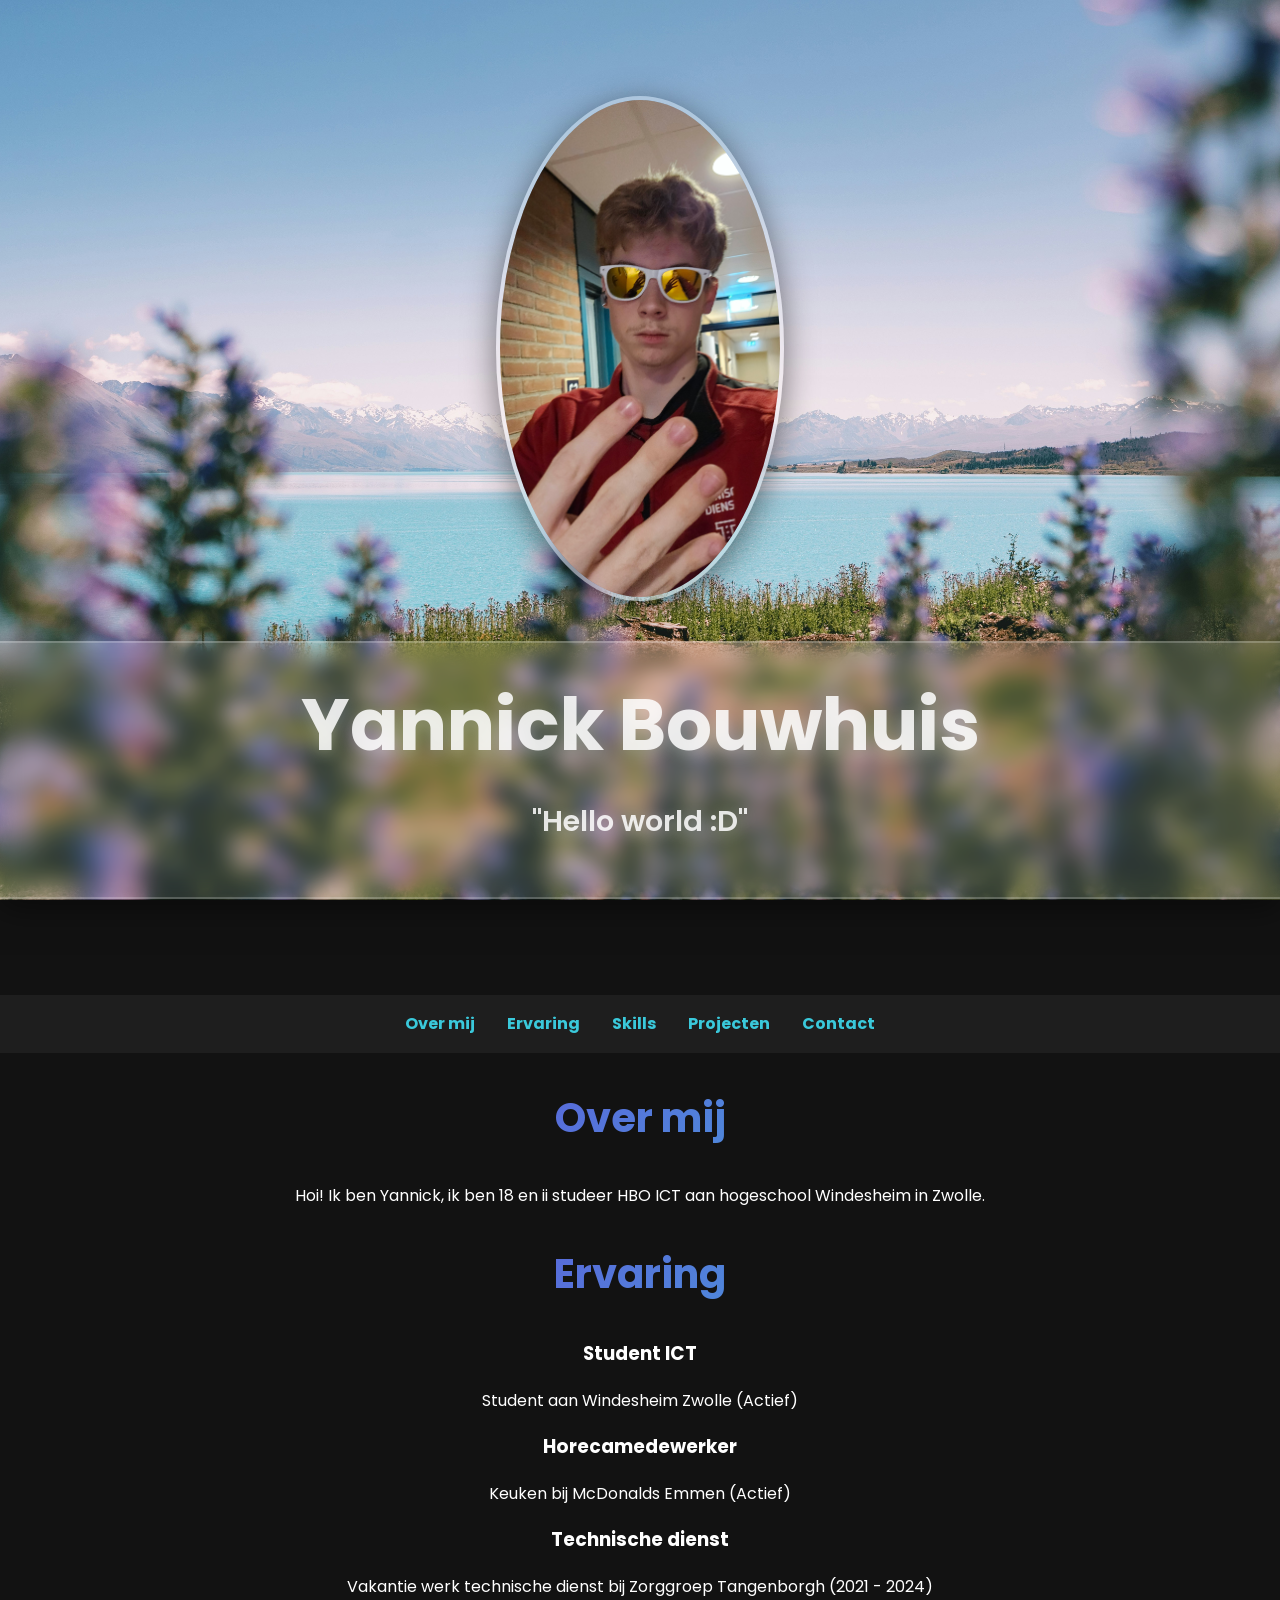
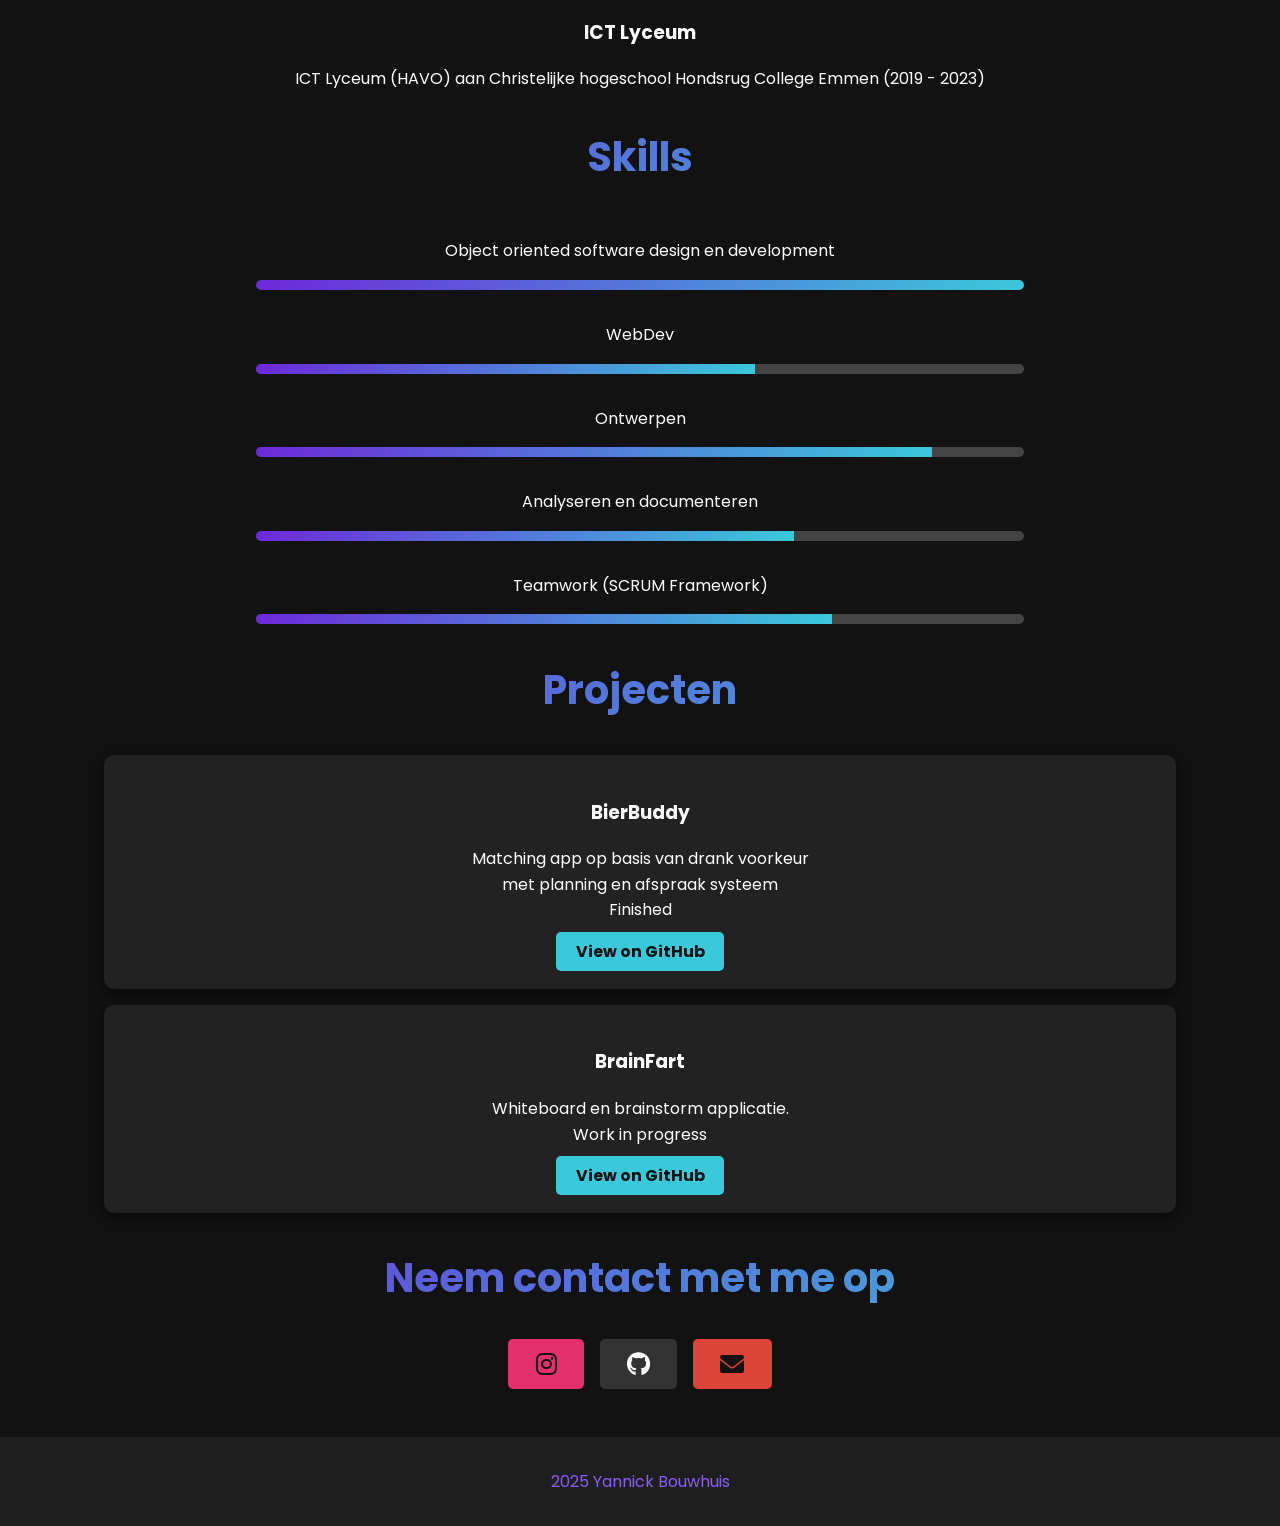
==== commit 7914813e: "Update index.html Fixed spelling mistakes" ====
--- a/index.html
+++ b/index.html
@@ -27,17 +27,17 @@
 
 
     <nav class="navbar">
-        <a href="#about">About Me</a>
-        <a href="#experience">Experience</a>
+        <a href="#about">Over mij</a>
+        <a href="#experience">Ervaring</a>
         <a href="#skills">Skills</a>
-        <a href="#projects">Projects</a>
+        <a href="#projects">Projecten</a>
         <a href="#contact">Contact</a>
     </nav>
 
     <section id="about">
         <div class="container">
             <h2>Over mij</h2>
-            <p>Tja... Staat hier nog niet veel wel? Doe dan voor nu maar alsof er iets interresants staat.</p>
+            <p>Hoi! Ik ben Yannick, ik ben 18 en ii studeer HBO ICT aan hogeschool Windesheim in Zwolle.</p>
         </div>
     </section>
 
@@ -75,7 +75,7 @@
             <h2>Skills</h2>
 
             <div class="skill">
-                <p>Object oeriented software design en development</p>
+                <p>Object oriented software design en development</p>
                 <div class="progress-bar"><div style="width: 100%"></div></div>
             </div>
 
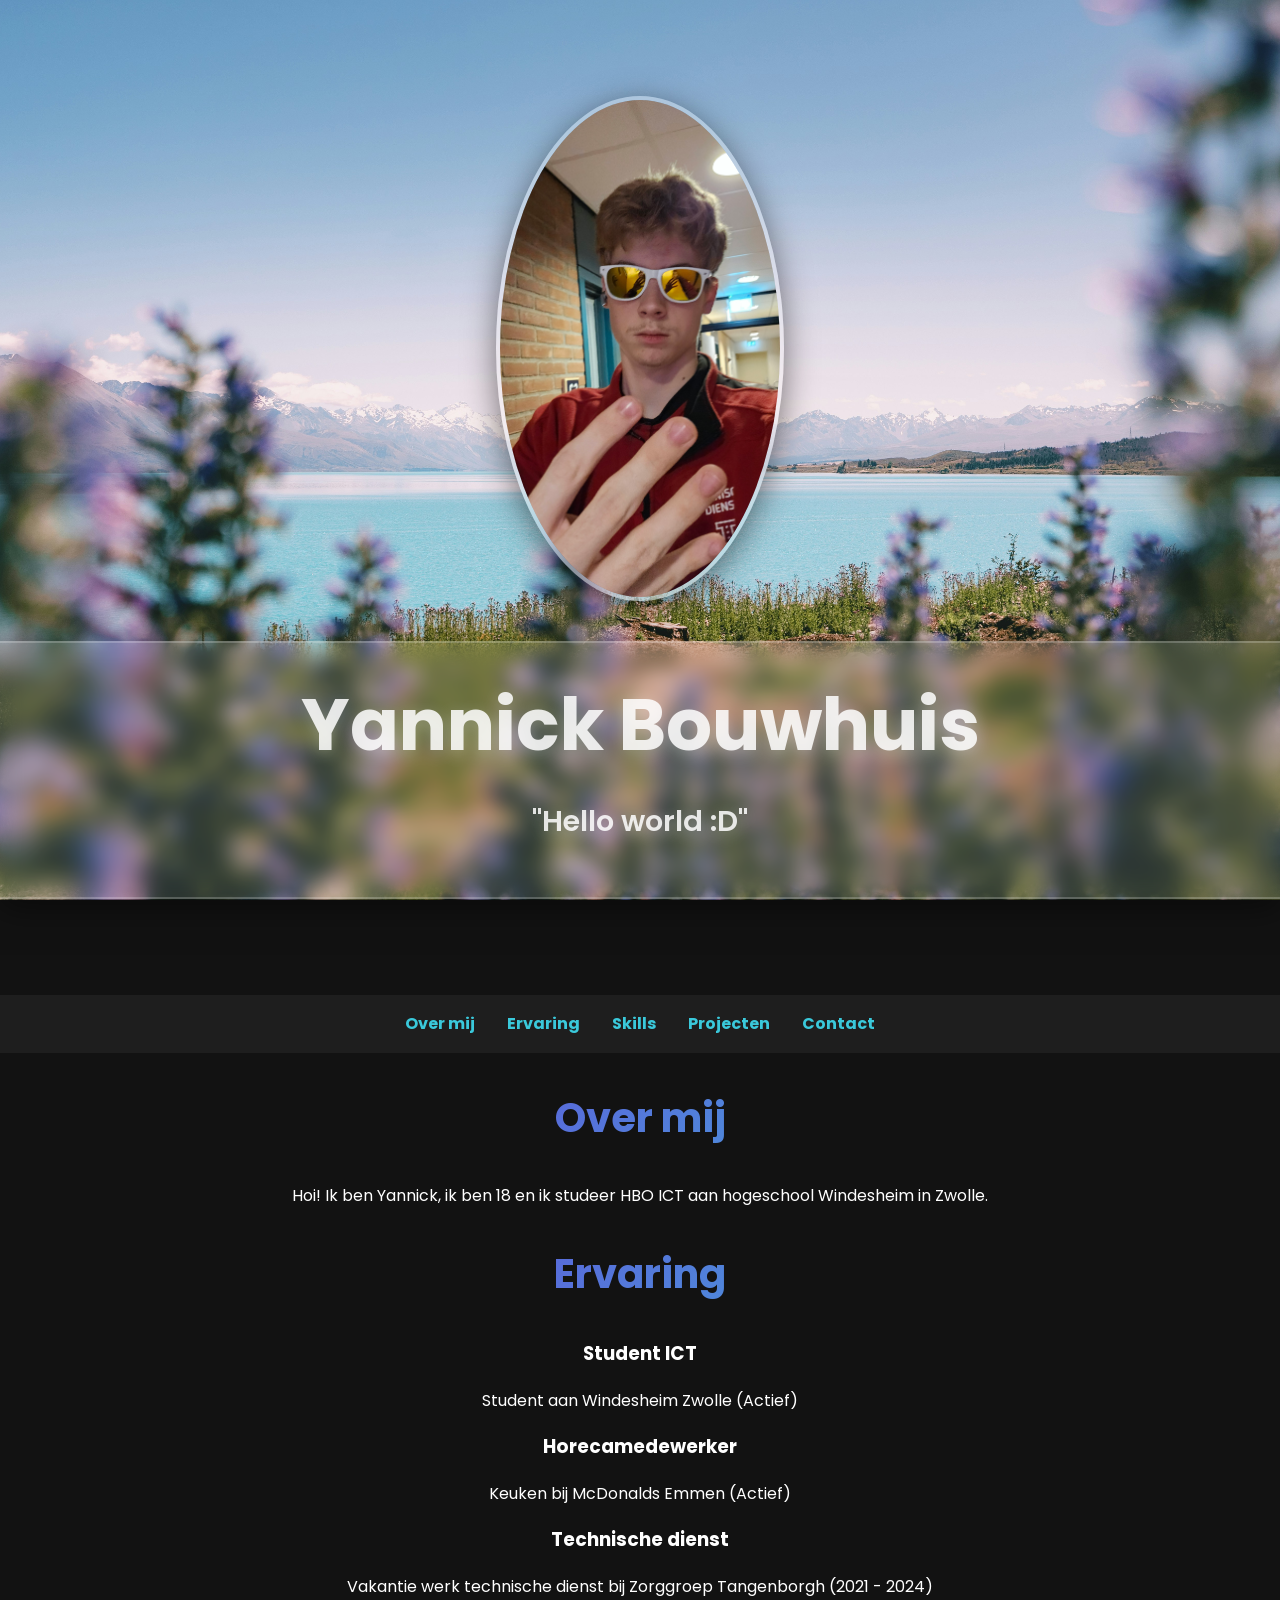
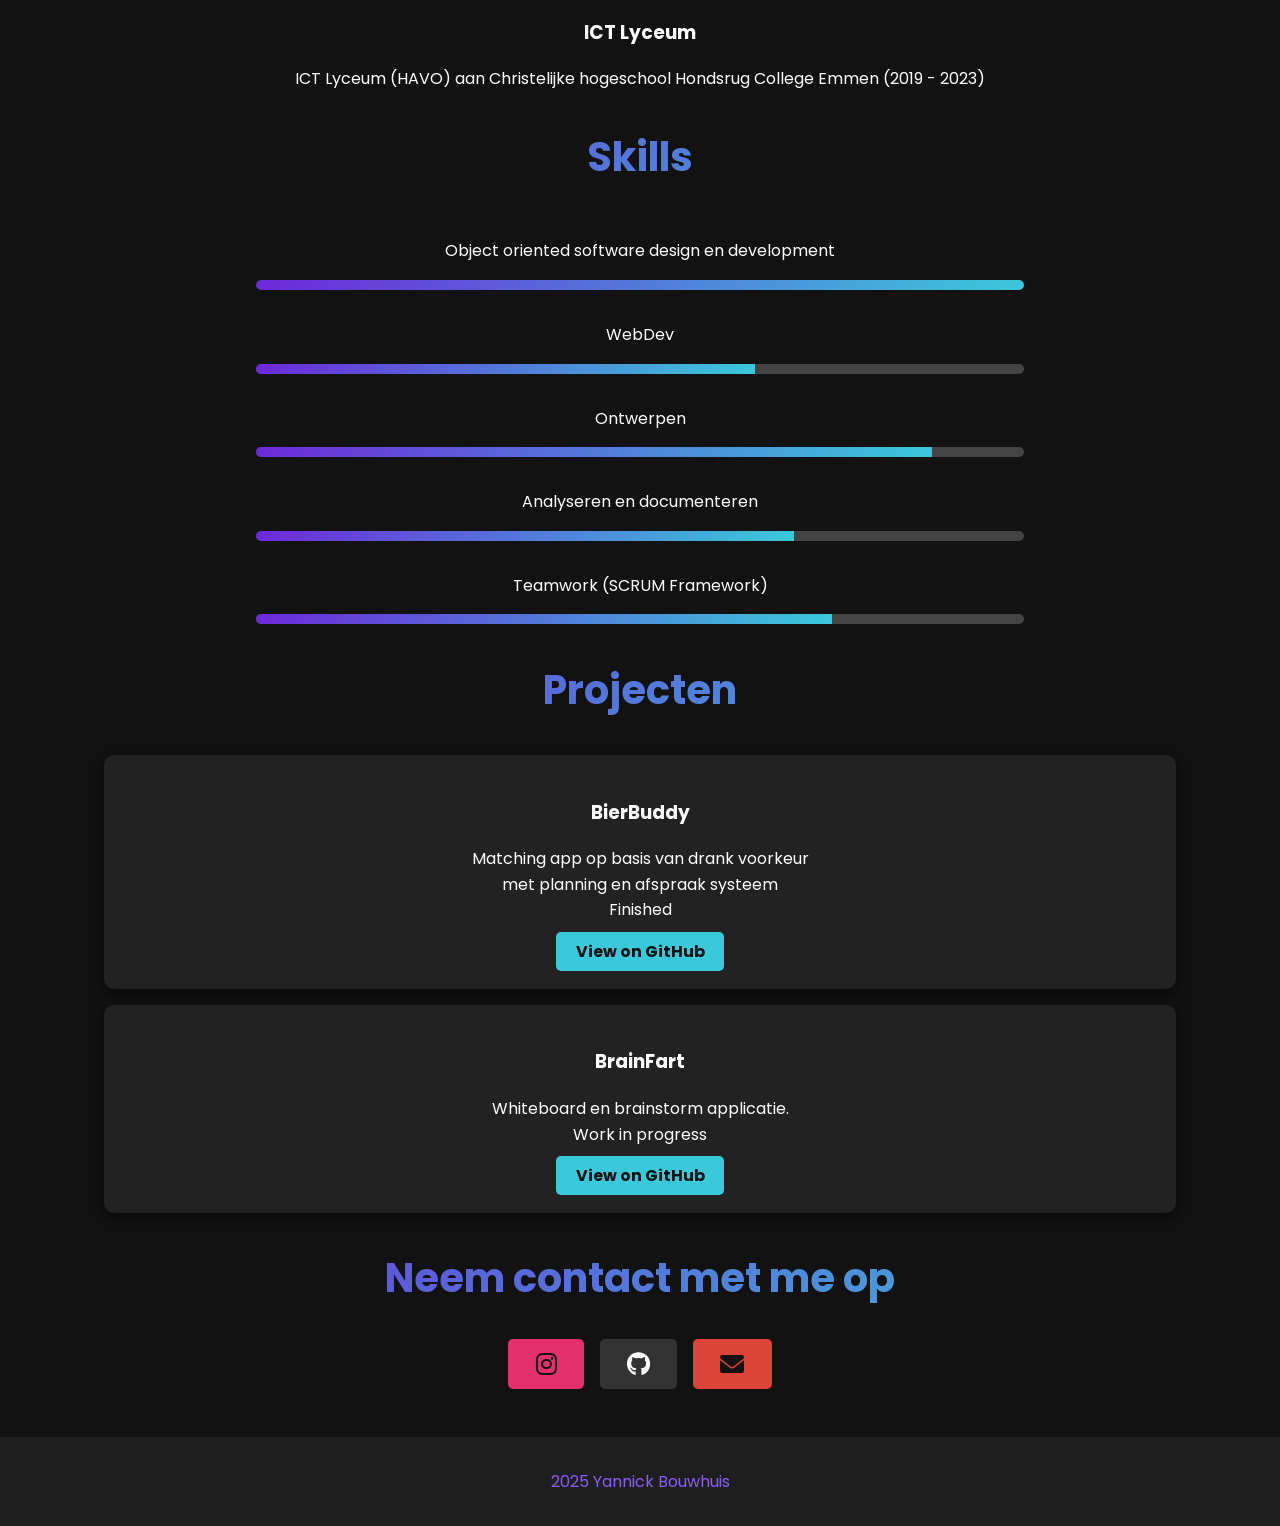
==== commit 89aa7998: "Update index.html" ====
--- a/index.html
+++ b/index.html
@@ -37,7 +37,7 @@
     <section id="about">
         <div class="container">
             <h2>Over mij</h2>
-            <p>Hoi! Ik ben Yannick, ik ben 18 en ii studeer HBO ICT aan hogeschool Windesheim in Zwolle.</p>
+            <p>Hoi! Ik ben Yannick, ik ben 18 en ik studeer HBO ICT aan hogeschool Windesheim in Zwolle.</p>
         </div>
     </section>
 
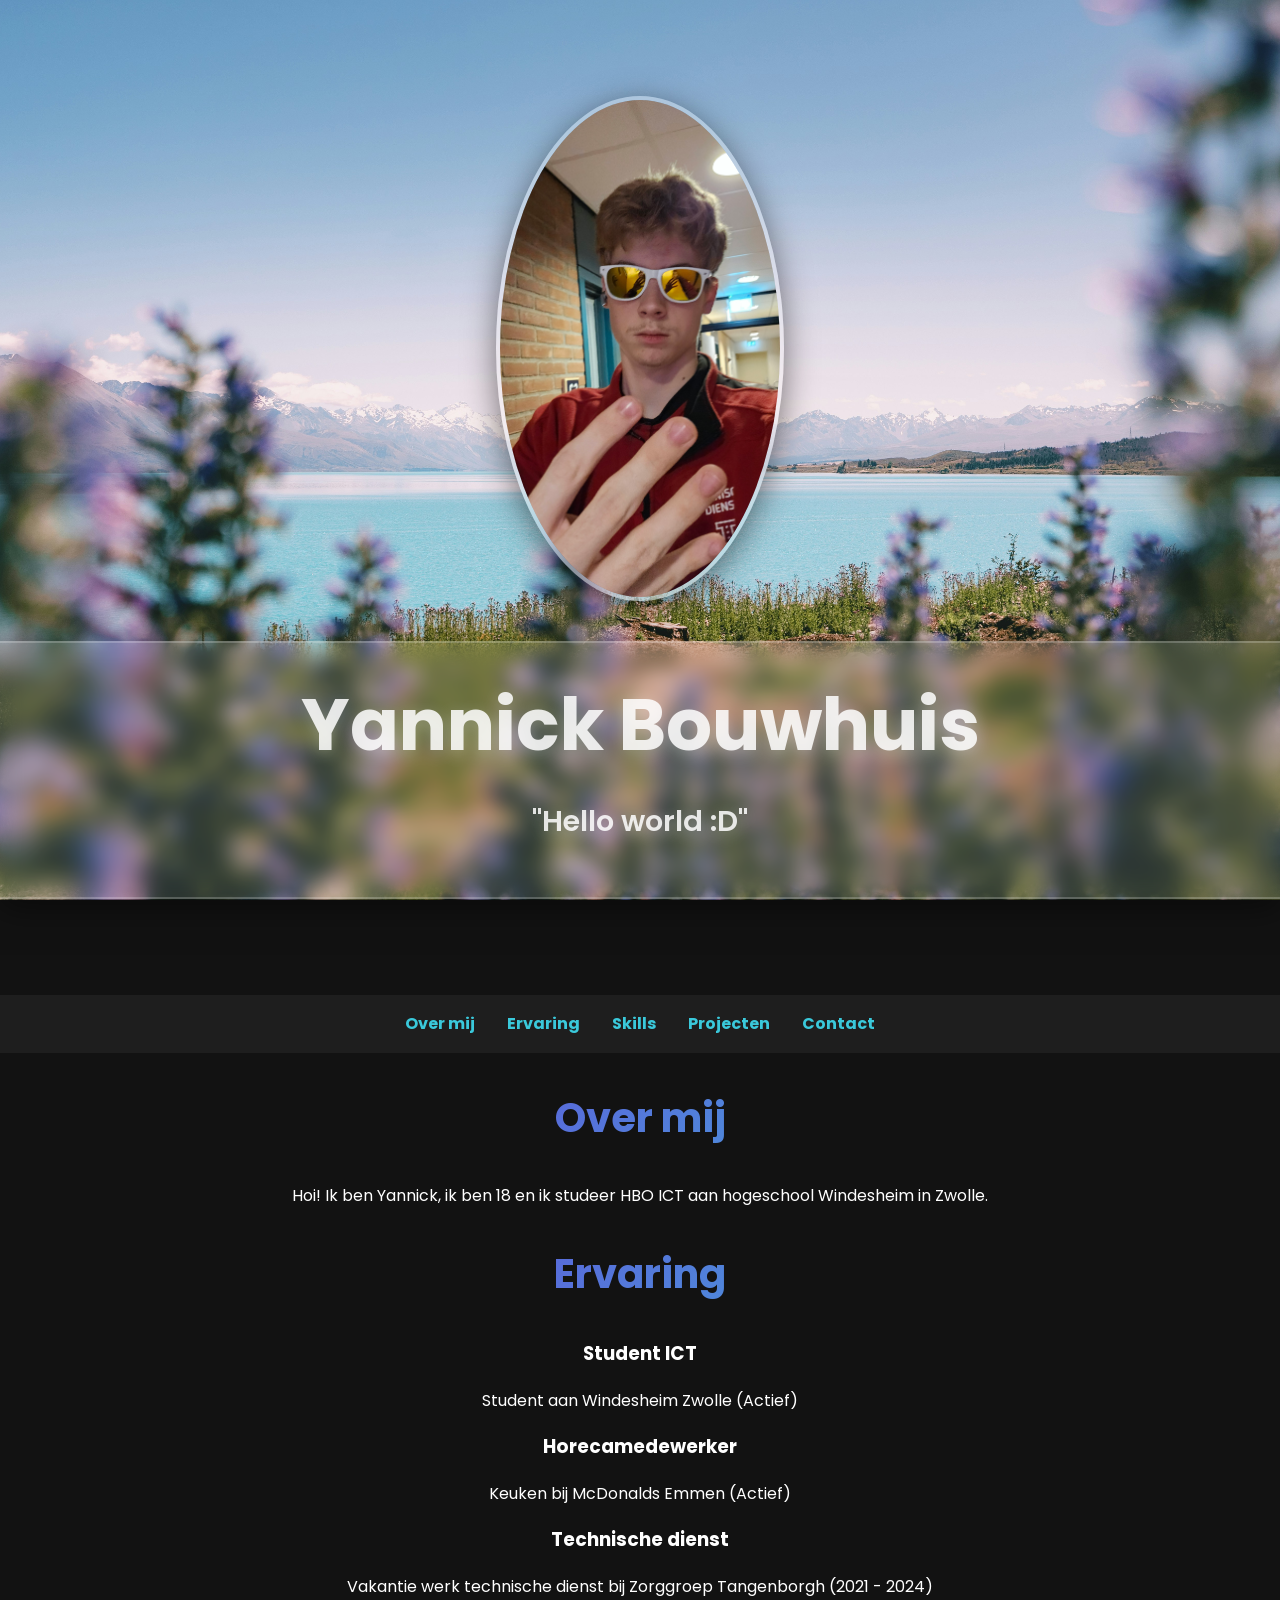
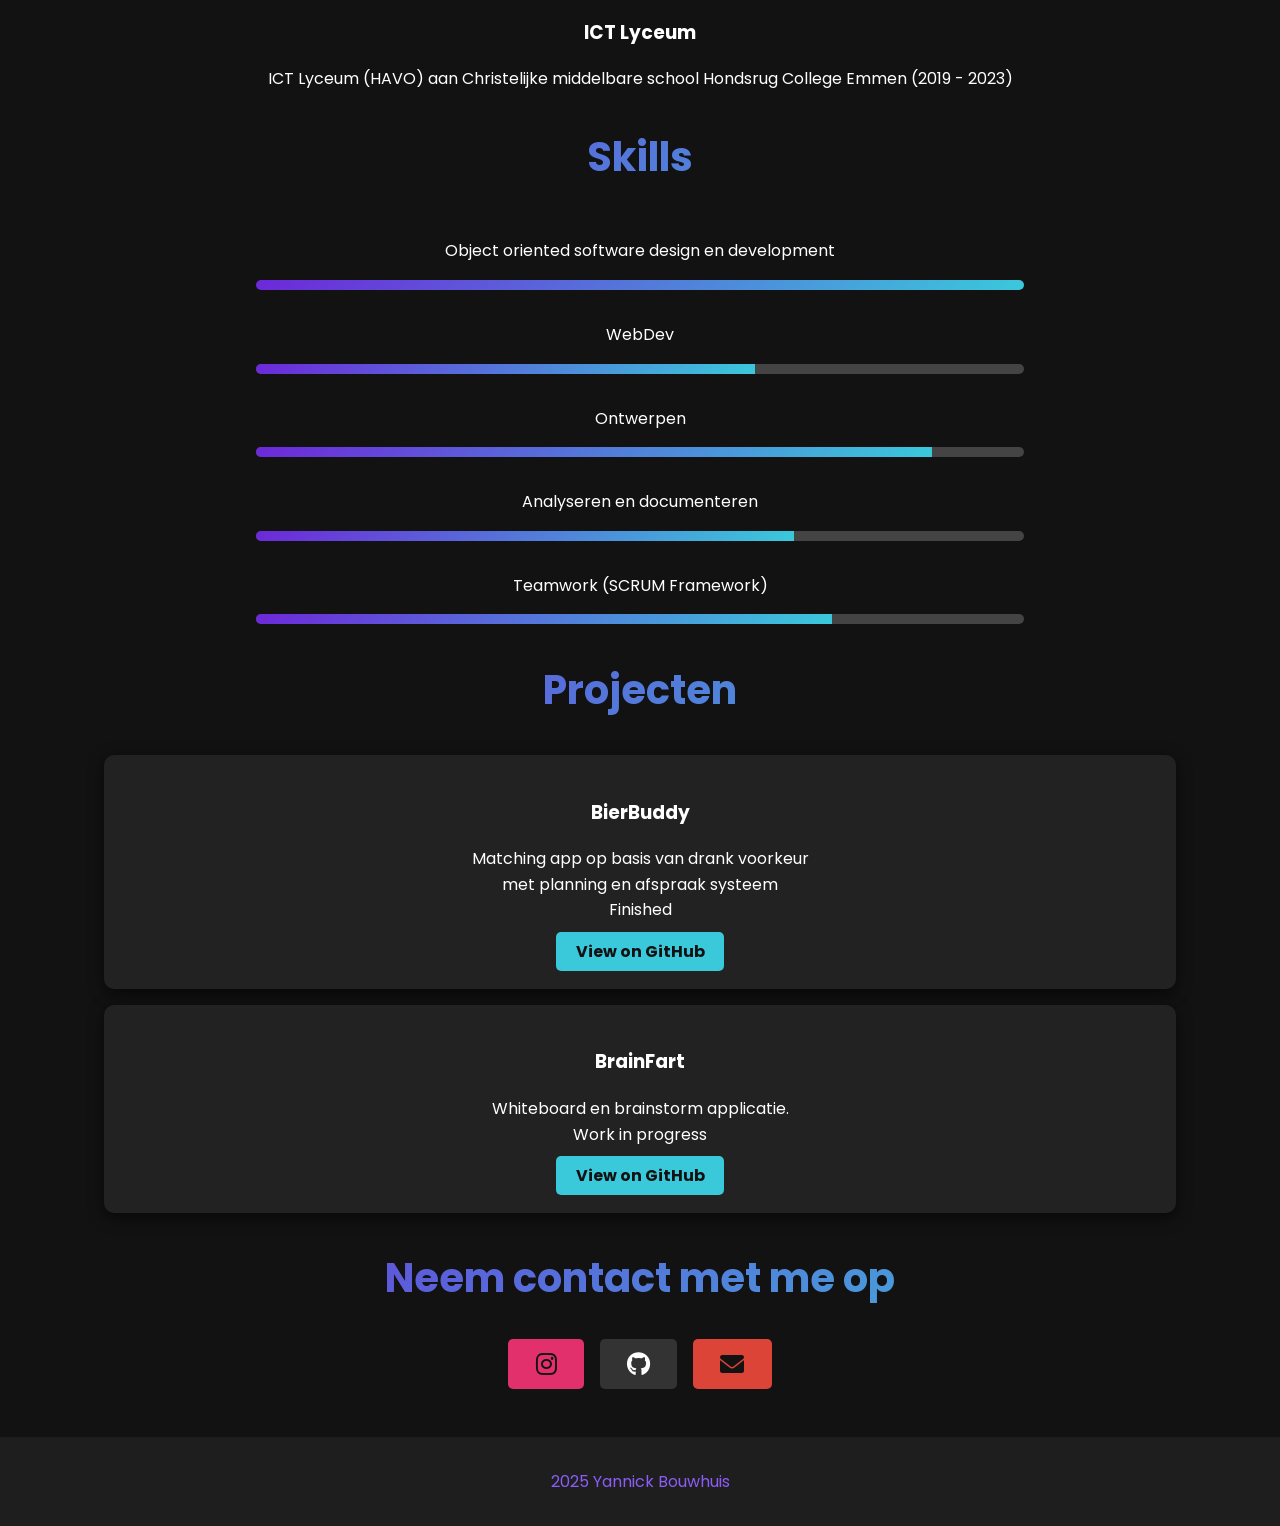
==== commit a72cccd4: "Update index.html" ====
--- a/index.html
+++ b/index.html
@@ -63,7 +63,7 @@
 
                 <div class="timeline-item">
                     <h3>ICT Lyceum</h3>
-                    <p>ICT Lyceum (HAVO) aan Christelijke hogeschool Hondsrug College Emmen (2019 - 2023)</p>
+                    <p>ICT Lyceum (HAVO) aan Christelijke middelbare school Hondsrug College Emmen (2019 - 2023)</p>
                 </div>
 
             </div>
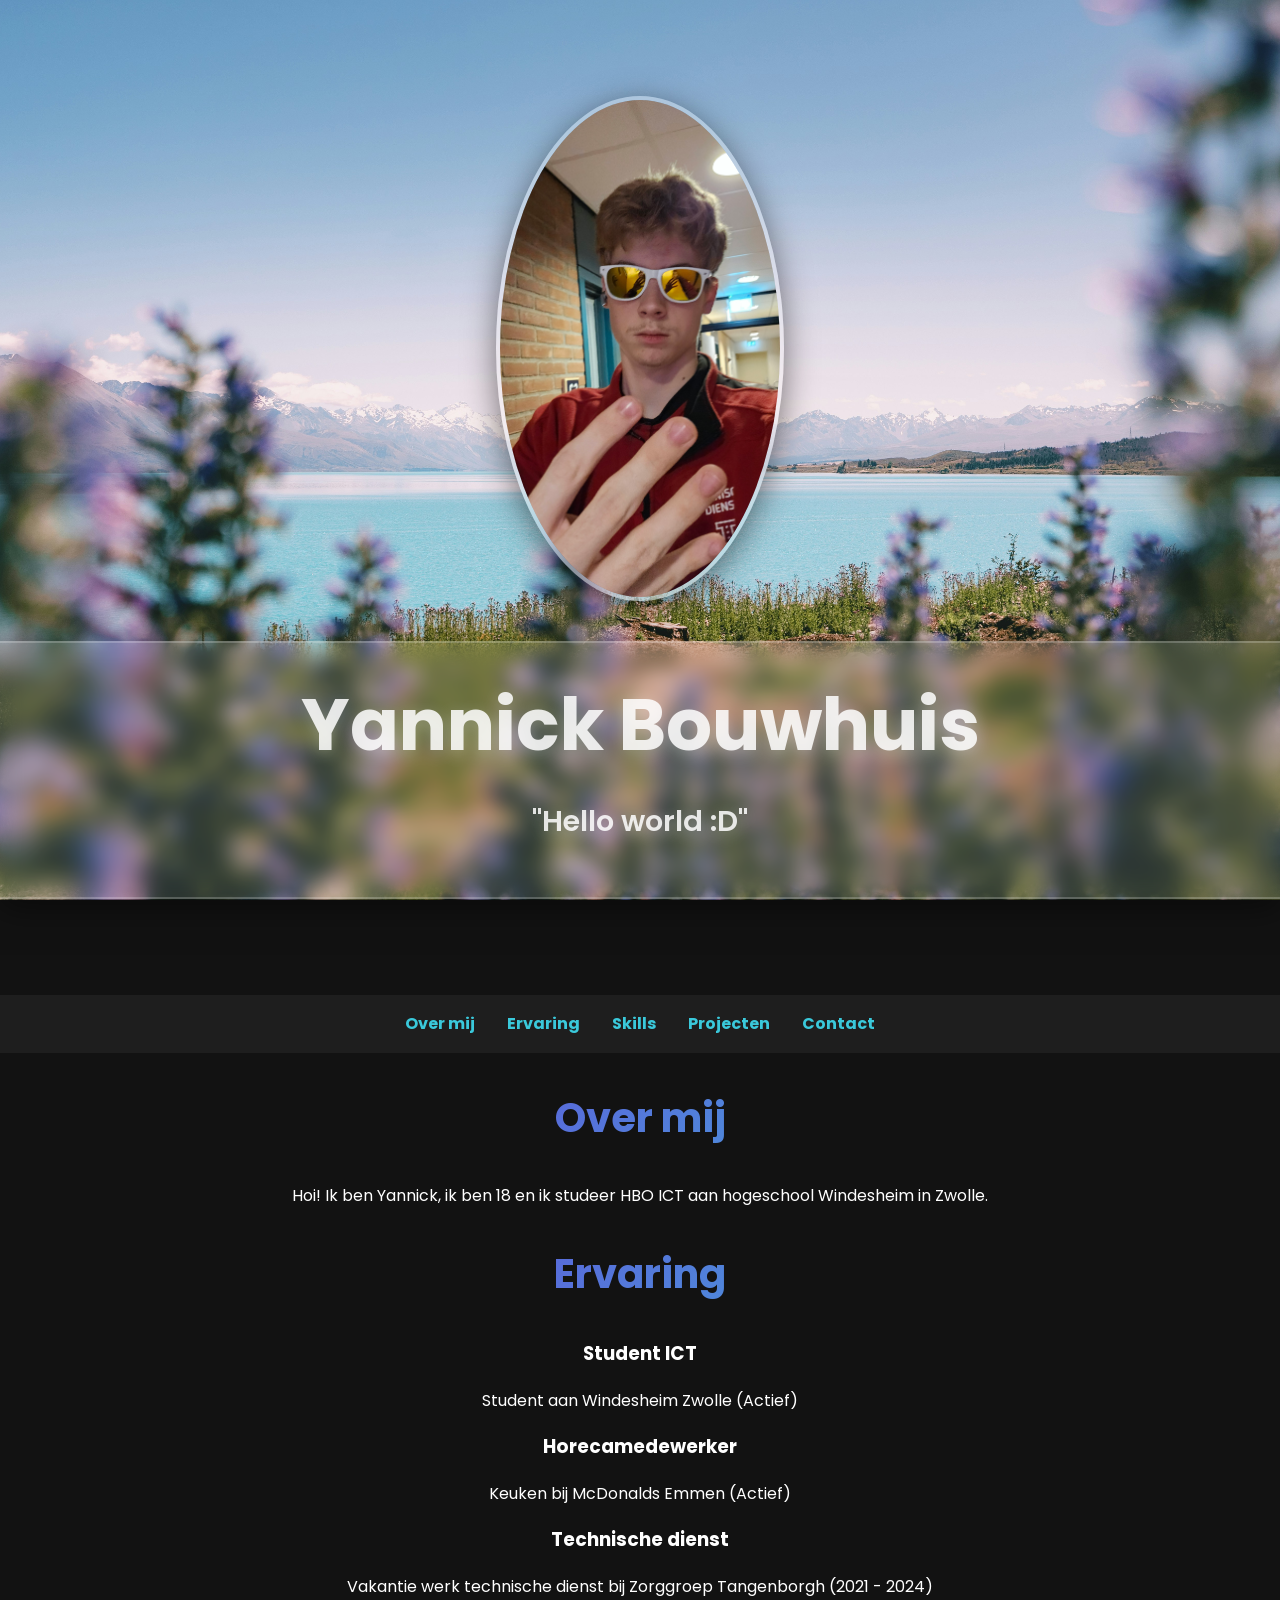
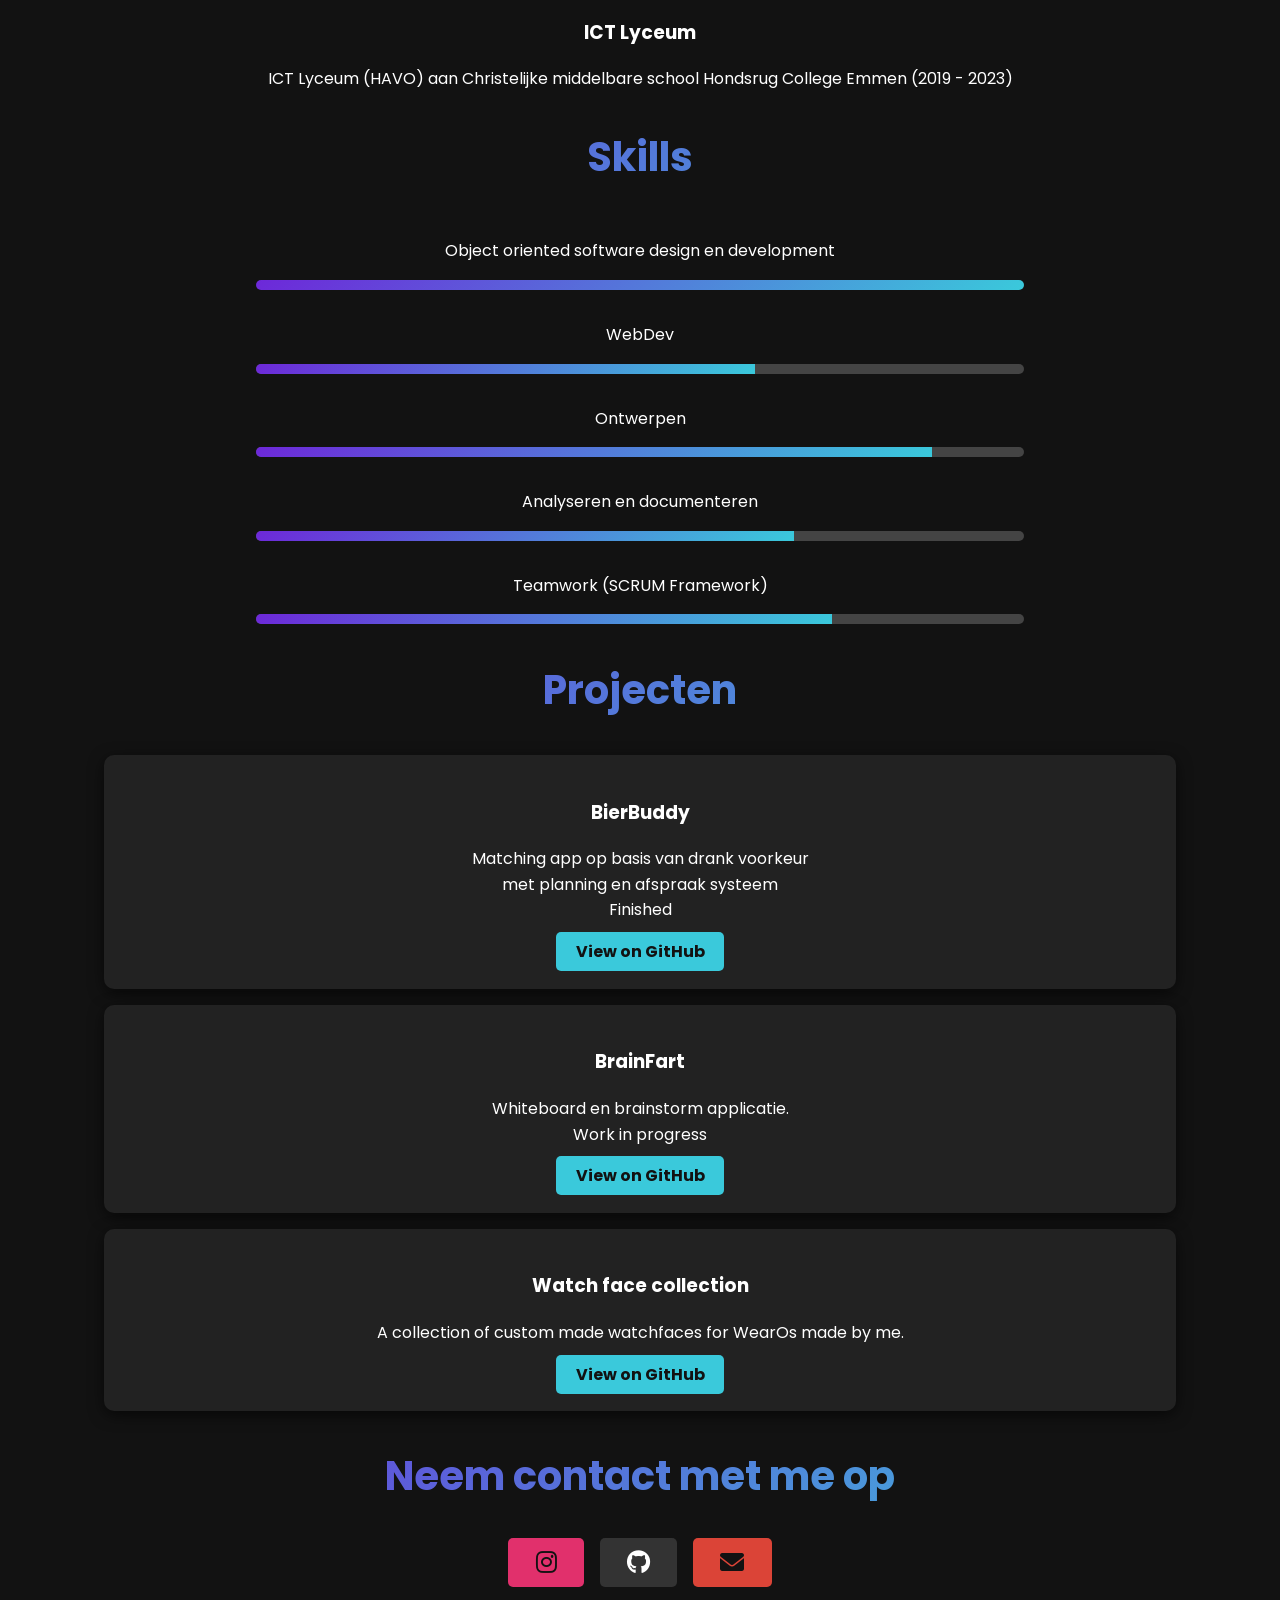
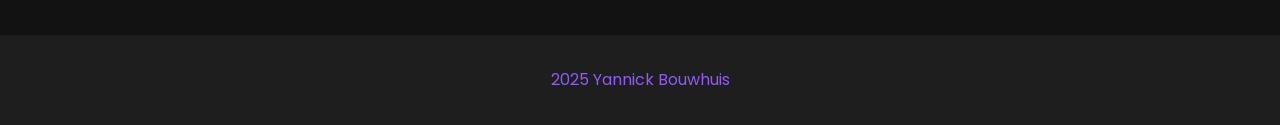
==== commit 1f71ea93: "Added project" ====
--- a/index.html
+++ b/index.html
@@ -117,6 +117,12 @@
                 <a href="https://github.com/Yannick-student/BrainFart" class="btn">View on GitHub</a>
             </div>
 
+            <div class="project-card">
+                <h3>Watch face collection</h3>
+                <p>A collection of custom made watchfaces for WearOs made by me.</p>
+                <a href="https://github.com/Yannick-student/WatchFaceCollection" class="btn">View on GitHub</a>
+            </div>
+
         </div>
     </section>
 
